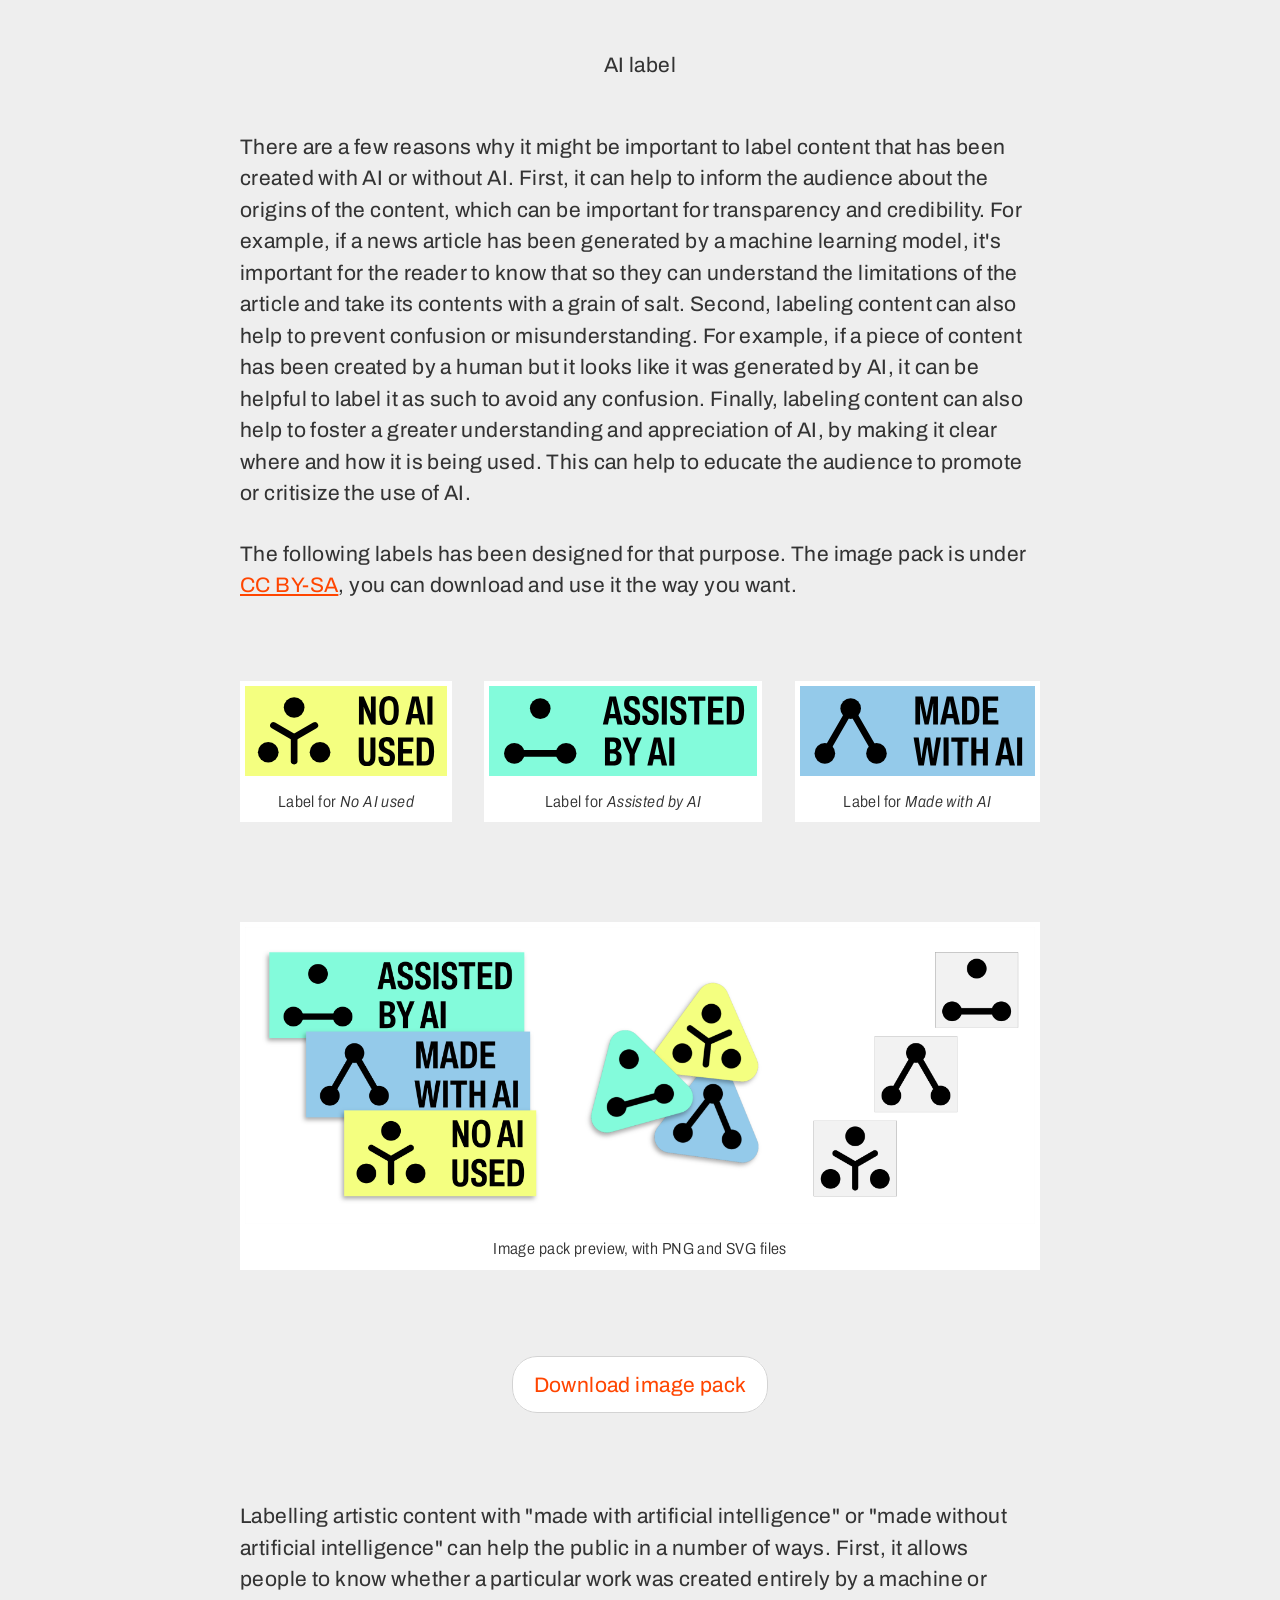
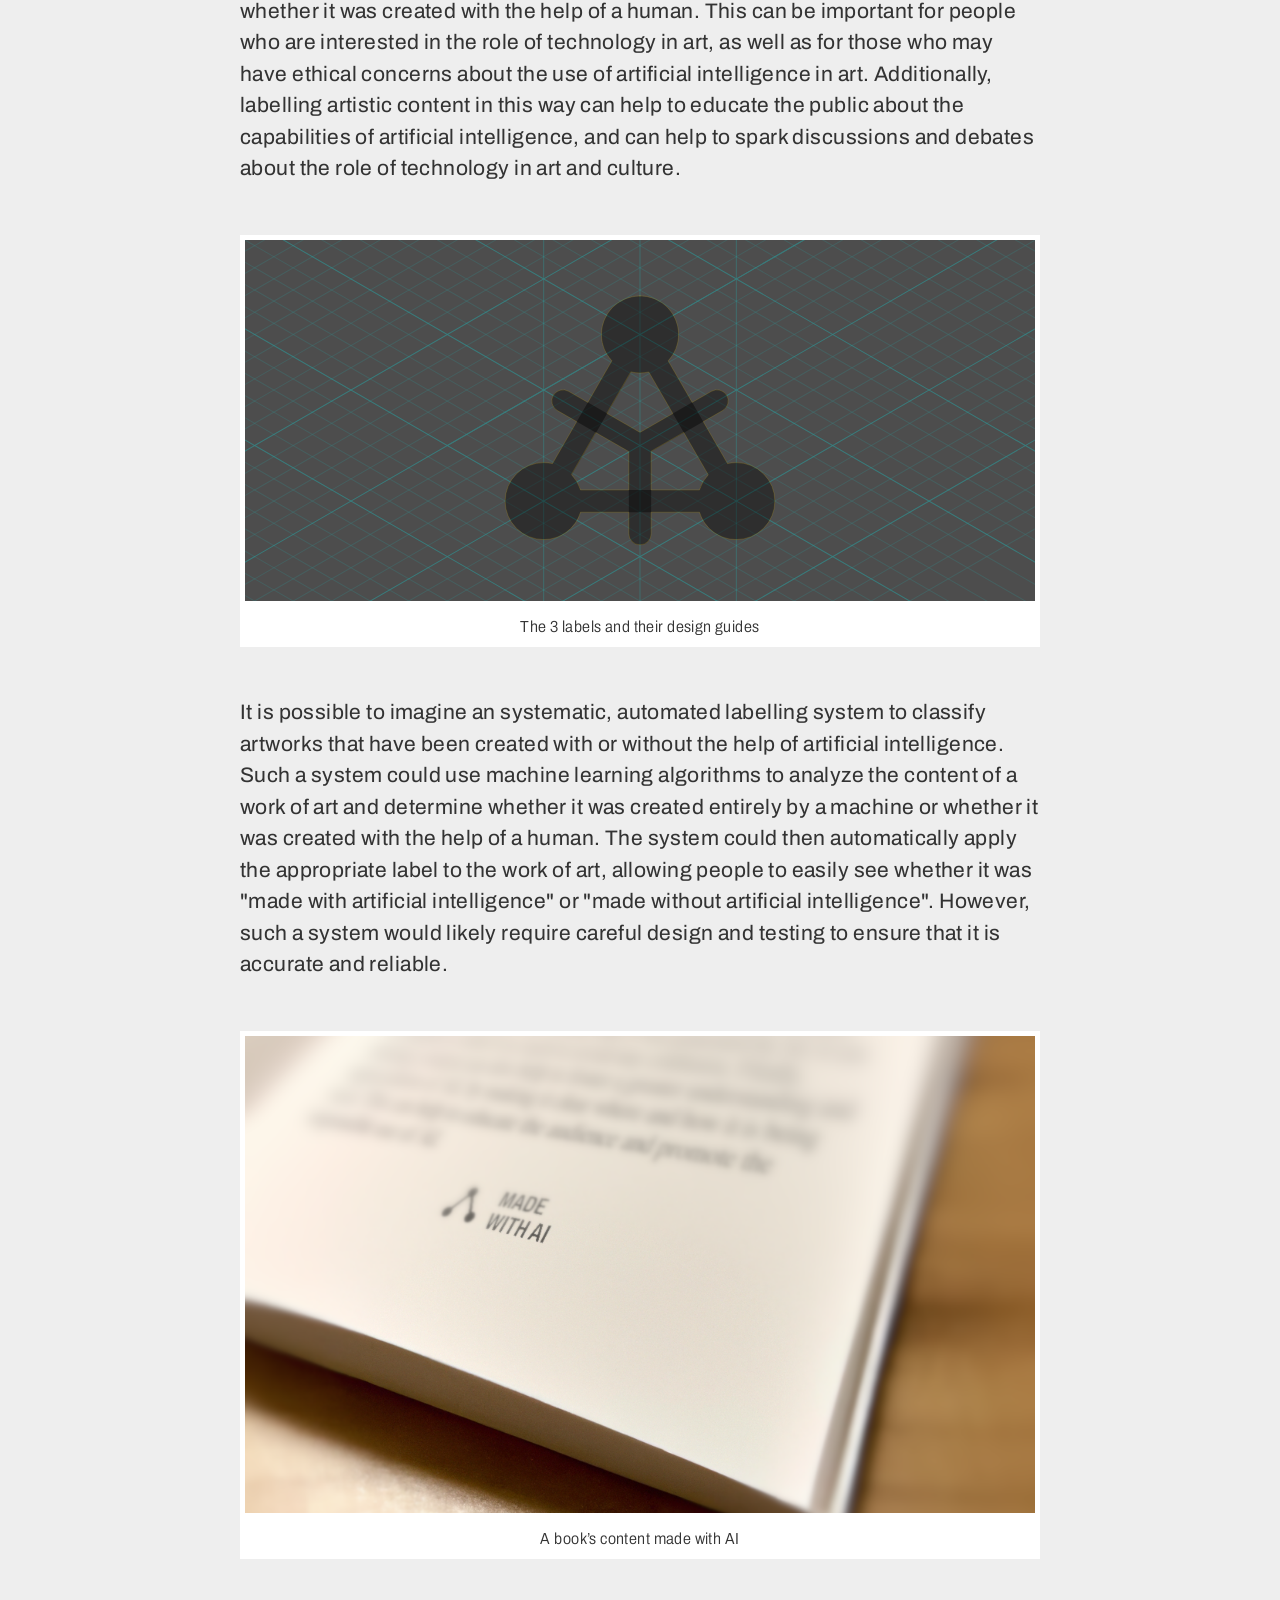
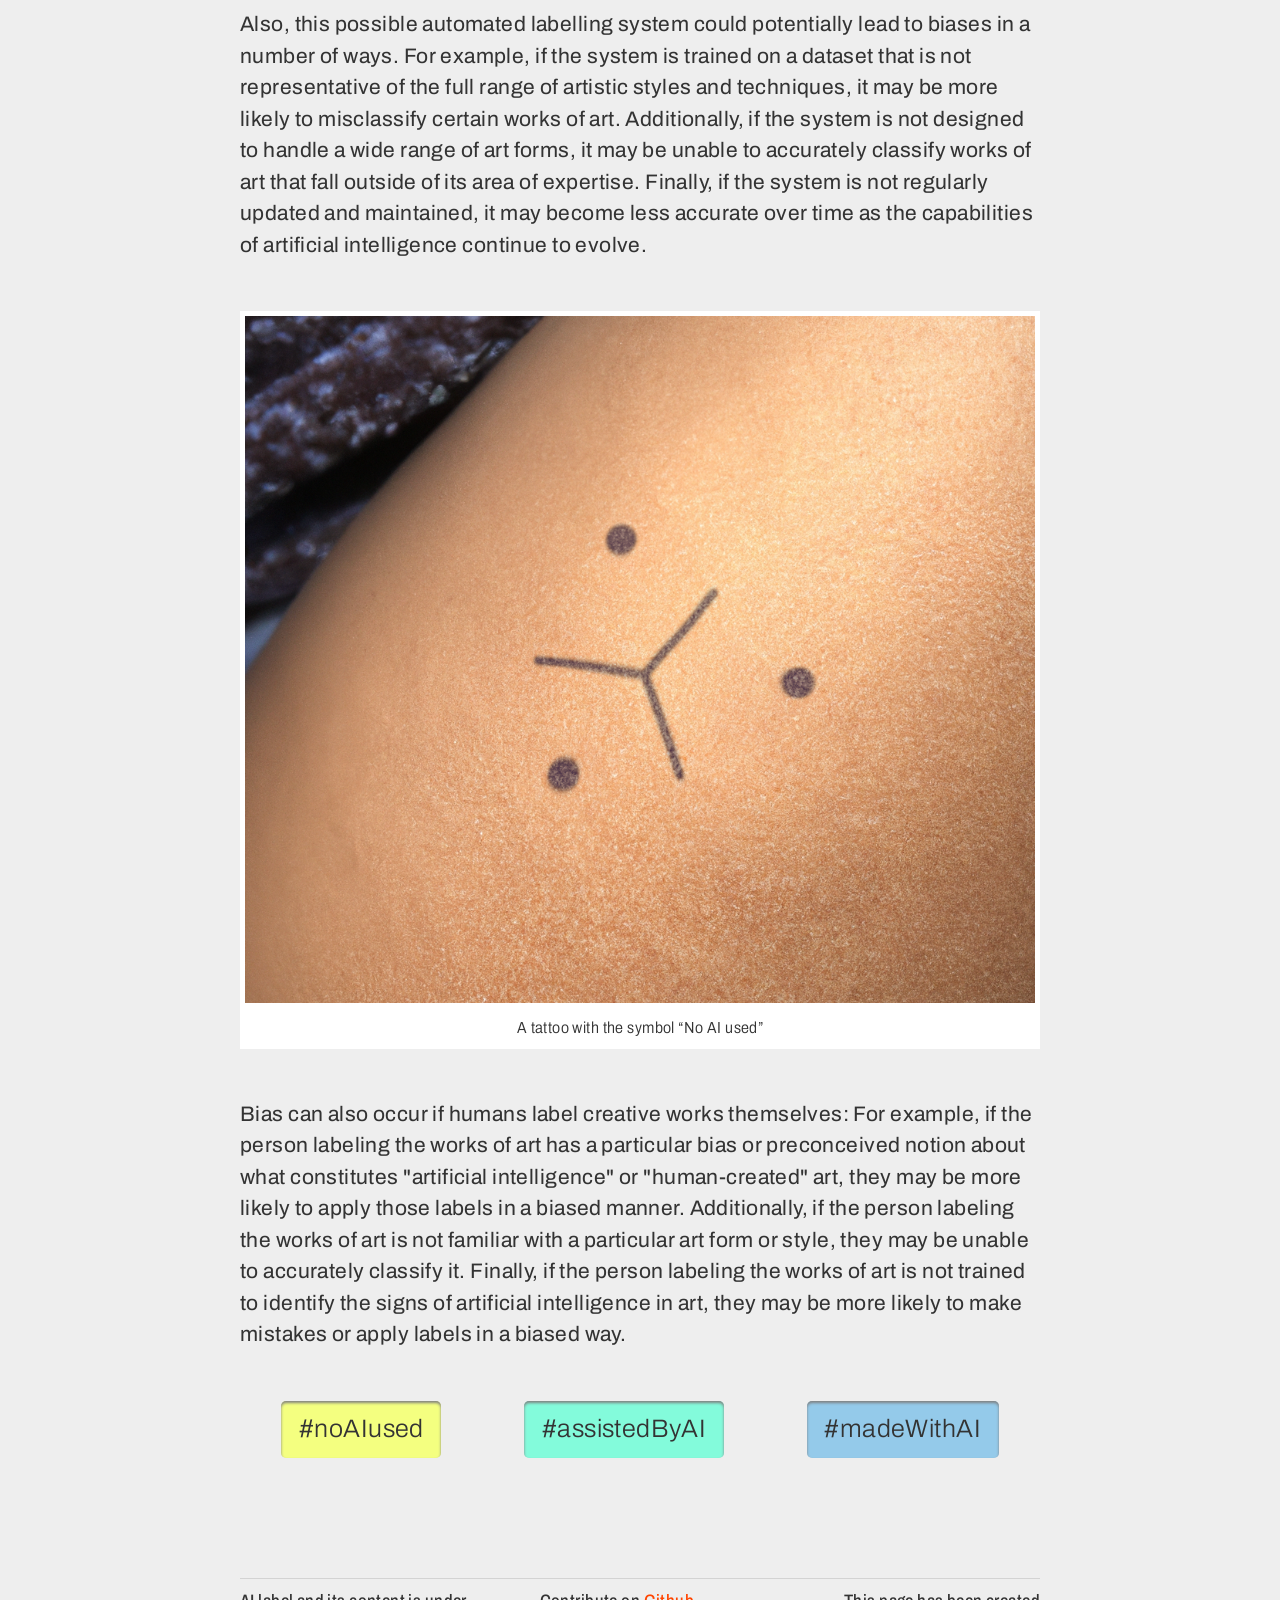
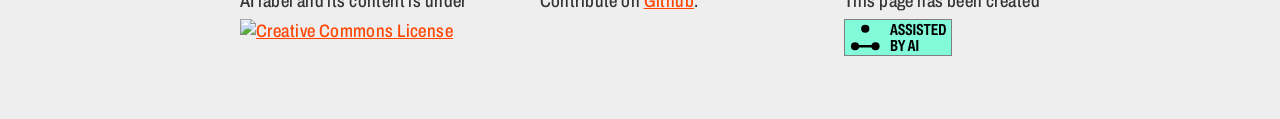
==== index.html @ c4c43845 "Typo, hashags, style" ====
<!DOCTYPE html>
<html lang="en">
<head>
  <meta charset=utf-8 />
  <title>AI label</title>
  <meta name="description" content="Label your content made with or without AI" />
  <meta name="keywords" content="ai,ethical hacking, neural networks, graphic design, made with ai, no to ai" />
  <meta name="viewport" content="width=device-width">
  <meta name="twitter:card" content="summary" />
  <meta property="og:title" content="AI label" />
  <meta name="twitter:title" content="AI label" />
  <meta property="og:url" content="https://ai-label.org" />
  <link rel="icon" type="image/png" href="img/favicon.png">
  <meta property="og:image" content="https://ai-label.org/img/og.png" />
  <meta name="viewport" content="width=device-width">
  <link rel="stylesheet" type="text/css" href="fonts/stylesheet.css" />
  <link rel="stylesheet" type="text/css" href="css/reset.css" />
  <link rel="stylesheet" type="text/css" href="css/main.css" />
</head>

<body id="body">
  <h1>AI label</h1>
  <p>There are a few reasons why it might be important to label content that has been created with AI or without AI. First, it can help to inform the audience about the origins of the content, which can be important for transparency and credibility. For example, if a news article has been generated by a machine learning model, it's important for the reader to know that so they can understand the limitations of the article and take its contents with a grain of salt. Second, labeling content can also help to prevent confusion or misunderstanding. For example, if a piece of content has been created by a human but it looks like it was generated by AI, it can be helpful to label it as such to avoid any confusion. Finally, labeling content can also help to foster a greater understanding and appreciation of AI, by making it clear where and how it is being used. This can help to educate the audience to promote or critisize the use of AI.
   </p>
   <p>The following labels has been designed for that purpose. The image pack is under <a href="https://creativecommons.org/licenses/by-sa/2.0">CC BY-SA</a>, you can download and use it the way you want.</p>
   <div class="labels">
    <figure>
      <img src="image-pack/ai-label_banner-no-ai-used.svg" alt="No AI used label">
      <figcaption>Label for <em>No AI used</em></figcaption>
    </figure>
    <figure>
      <img src="image-pack/ai-label_banner-assisted-by-ai.svg" alt="Assisted with AI label">
      <figcaption>Label for <em>Assisted by AI</em></figcaption>
    </figure>
    <figure>
      <img src="image-pack/ai-label_banner-made-with-ai.svg" alt="Made with ai label">
      <figcaption>Label for <em>Made with AI</em></figcaption>
    </figure>
  </div>
  <figure>
    <img src="image-pack/ai-label_pack-preview.png" alt="Made with ai label">
    <figcaption>Image pack preview, with PNG and SVG files</figcaption>
  </figure>
  <div class="download-box">
    <a class="download-link" href="image-pack/image-pack.zip">Download image pack</a>
  </div>
   <p>Labelling artistic content with "made with artificial intelligence" or "made without artificial intelligence" can help the public in a number of ways. First, it allows people to know whether a particular work was created entirely by a machine or whether it was created with the help of a human. This can be important for people who are interested in the role of technology in art, as well as for those who may have ethical concerns about the use of artificial intelligence in art. Additionally, labelling artistic content in this way can help to educate the public about the capabilities of artificial intelligence, and can help to spark discussions and debates about the role of technology in art and culture.
  </p>
  <figure>
    <img src="img/construction.svg" alt="Design construction">
    <figcaption>The 3 labels and their design guides</figcaption>
  </figure>
  <p>It is possible to imagine an systematic, automated labelling system to classify artworks that have been created with or without the help of artificial intelligence. Such a system could use machine learning algorithms to analyze the content of a work of art and determine whether it was created entirely by a machine or whether it was created with the help of a human. The system could then automatically apply the appropriate label to the work of art, allowing people to easily see whether it was "made with artificial intelligence" or "made without artificial intelligence". However, such a system would likely require careful design and testing to ensure that it is accurate and reliable.</p>

  <figure>
    <img src="img/book.png" alt="A page in a book, with the symbol “Made with AI">
    <figcaption>A book’s content made with AI</figcaption>
  </figure>
  <p>Also, this possible automated labelling system could potentially lead to biases in a number of ways. For example, if the system is trained on a dataset that is not representative of the full range of artistic styles and techniques, it may be more likely to misclassify certain works of art. Additionally, if the system is not designed to handle a wide range of art forms, it may be unable to accurately classify works of art that fall outside of its area of expertise. Finally, if the system is not regularly updated and maintained, it may become less accurate over time as the capabilities of artificial intelligence continue to evolve.</p>
  <figure>
    <img src="img/tattoo.png" alt="Tattoo">
    <figcaption>A tattoo with the symbol “No AI used”</figcaption>
  </figure>
  <p>Bias can also occur if humans label creative works themselves: For example, if the person labeling the works of art has a particular bias or preconceived notion about what constitutes "artificial intelligence" or "human-created" art, they may be more likely to apply those labels in a biased manner. Additionally, if the person labeling the works of art is not familiar with a particular art form or style, they may be unable to accurately classify it. Finally, if the person labeling the works of art is not trained to identify the signs of artificial intelligence in art, they may be more likely to make mistakes or apply labels in a biased way.</p>

  <div class="hashtags">
    <i>#noAIused</i><i>#assistedByAI</i> <i>#madeWithAI</i>
  </div>
  <footer>
    <p>
    AI label and its content is under <br>
    <a rel="license" href="https://creativecommons.org/publicdomain/zero/1.0/"><img alt="Creative Commons License" style="border-width:0" src="https://mirrors.creativecommons.org/presskit/buttons/88x31/svg/cc-zero.svg" /></a></p>
    <p>Contribute on <a
    href="https://github.com/ecogex/ai-label">Github</a>.</p>
    </p>
    <p>This page has been created <br><a href="https://ai-label.org"> <img style="border:1px solid gray;" src="image-pack/ai-label_banner-assisted-by-ai.svg" alt="assisted with AI label"></a></p>
  </footer>
</body>

</html>
---- fonts/stylesheet.css ----
@font-face {
    font-family: 'archivo';
    src: url('Archivo-VariableFont_wdth,wght.woff') format('woff');
    font-weight: normal;
    font-style: normal;
}

@font-face {
  font-family: 'archivo';
  src: url('Archivo-Italic-VariableFont_wdth,wght.woff') format('woff');
  font-weight: normal;
  font-style: italic;
}
---- css/main.css ----
body {
  font: 21px/1.5em archivo, arial, sans-serif;
  font-variation-settings: 'wght' 420, 'wdth' 100;
  letter-spacing: .02em;
  color:#333;
  background: #eee;
  max-width: 800px;
  width: 90%;
  margin: 30px auto;
}

h1 {
  text-align: center;
  margin: 50px 0;
}

section {
  display: flex;
  align-items: flex-start;
  flex-wrap: wrap;
  margin-top: 50px;
  background: white;
}
.download-box{
  margin: 100px 0;
  text-align: center;
}
.download-link {
  border-radius: 25px;
  border: 1px solid lightgray;
  background: white;
  padding: .8em 1em;
  text-decoration: none;
}

.download-link:hover {
  box-shadow: 0px 1px 2px rgba(100, 100, 100, .5);
}

.download-link:active {
  box-shadow: inset 0px 1px 1px rgba(0, 0, 0, 0);
  position: relative;
  top: 1px;
}

.labels{
  display: flex;
  flex-wrap: wrap;
  justify-content:space-between;
}
.labels figure img{
  height:90px;
  width: auto;
}

figure {
  margin: 50px 0;
  background: white;
  padding:5px;
}
.full{
  width:100%;
}

figure img {
  width: 100%;
  height: auto;
}

figcaption {
  text-align: center;
  font-variation-settings: 'wght' 330, 'wdth' 88;
  font-size: 16px;
}
p{
  margin-bottom: 1.4em;
}
em{
  font-style: italic;
}
a{
  color: orangered;
}

figure.main {
  width: 100%;
  padding: 0 25%;
}
.hashtags{
  display: flex;
  justify-content: space-around;
  margin: 50px 0 120px 0;
}
.hashtags i{
  border-radius: 5px;
  background: white;
  padding: .5em .7em;
  display: block;
  font-size: 1.2em;
  box-shadow: inset 0 2px 3px gray;
  font-variation-settings: 'wght' 300, 'wdth' 100;
}
.hashtags i:nth-child(1){
  background: #f4ff80;
}
.hashtags i:nth-child(2){
  background: #83fbdb;
}
.hashtags i:nth-child(3){
  background: #94caea;
}

footer {
  font-variation-settings: 'wght' 500, 'wdth' 80;
  clear: both;
  border-top: 1px solid lightgray;
  padding: 10px 0 0 0;
  font-size: 18px;
  line-height: 1.4em;
  display: flex;
  justify-content: space-between;
}
footer img {
  width: 6em;
  margin-top: 5px;
}
::selection {background:Wheat;}
::-moz-selection {background:Wheat;}
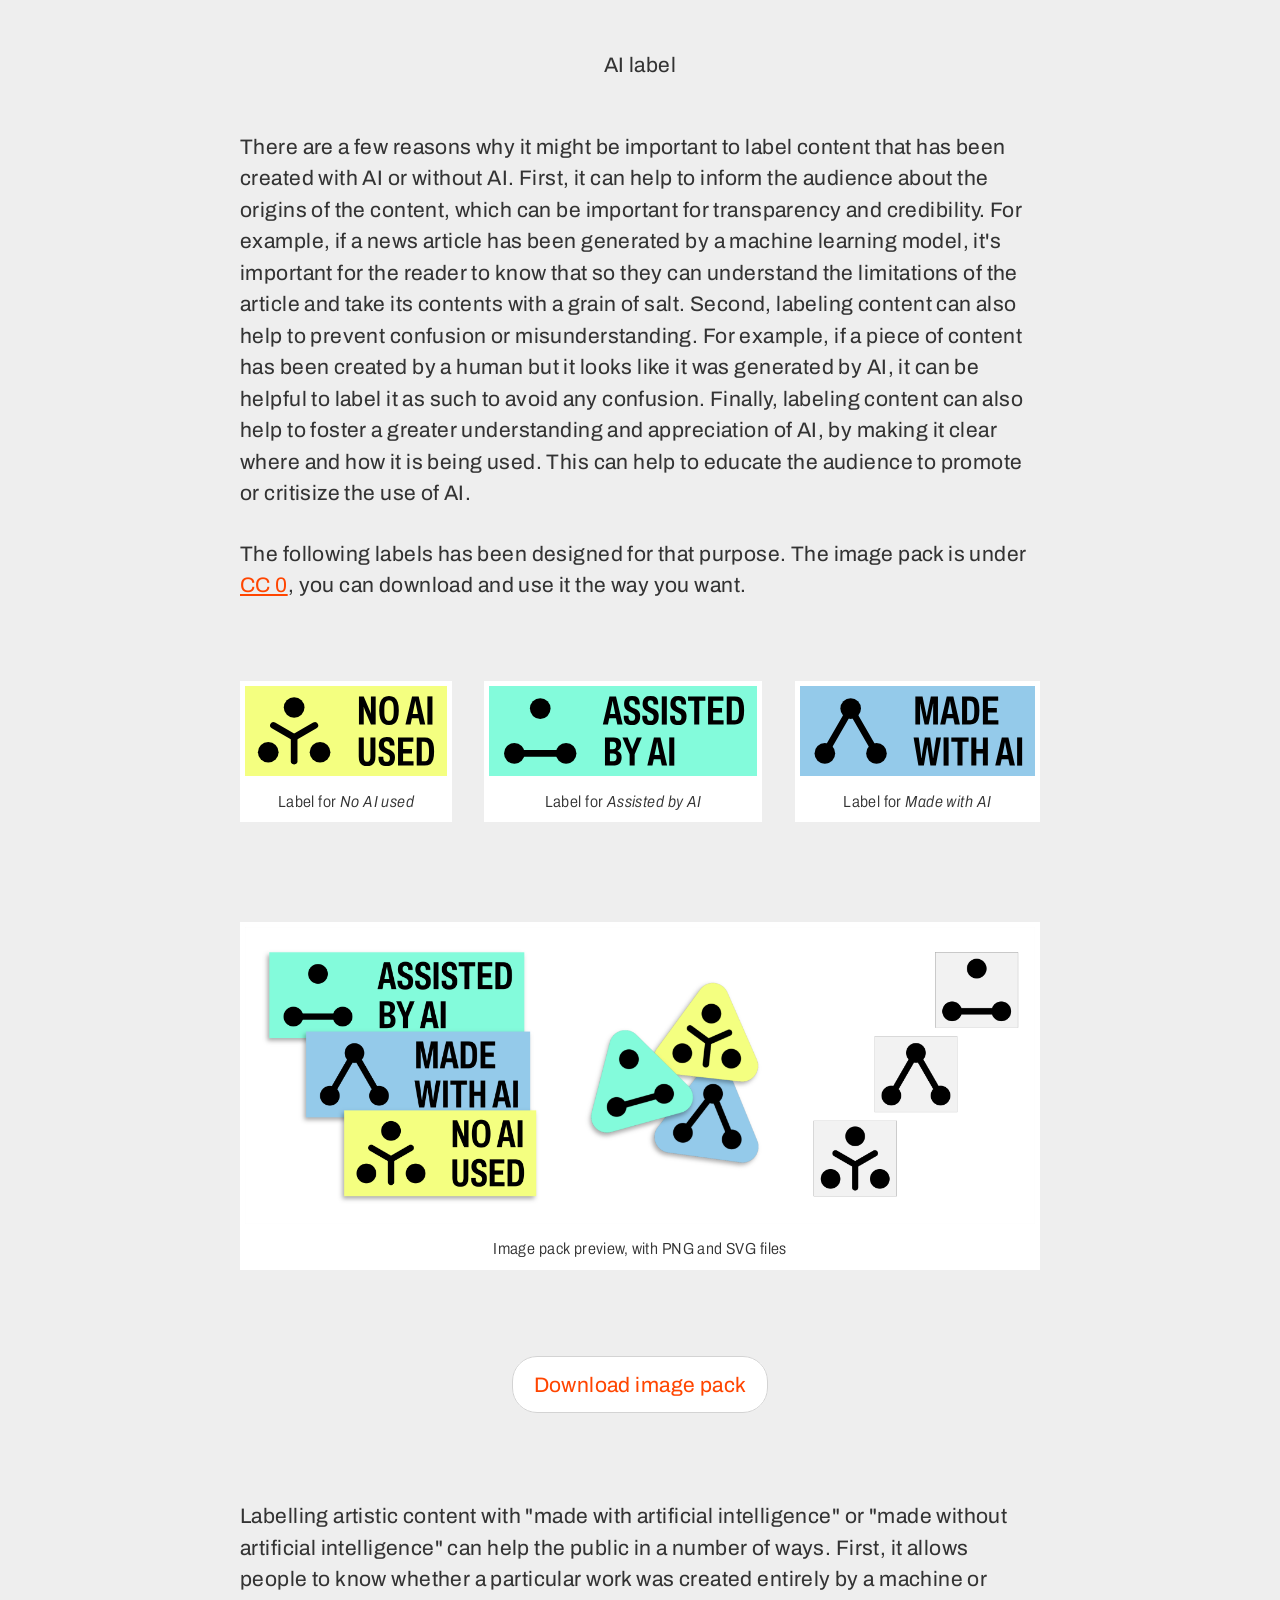
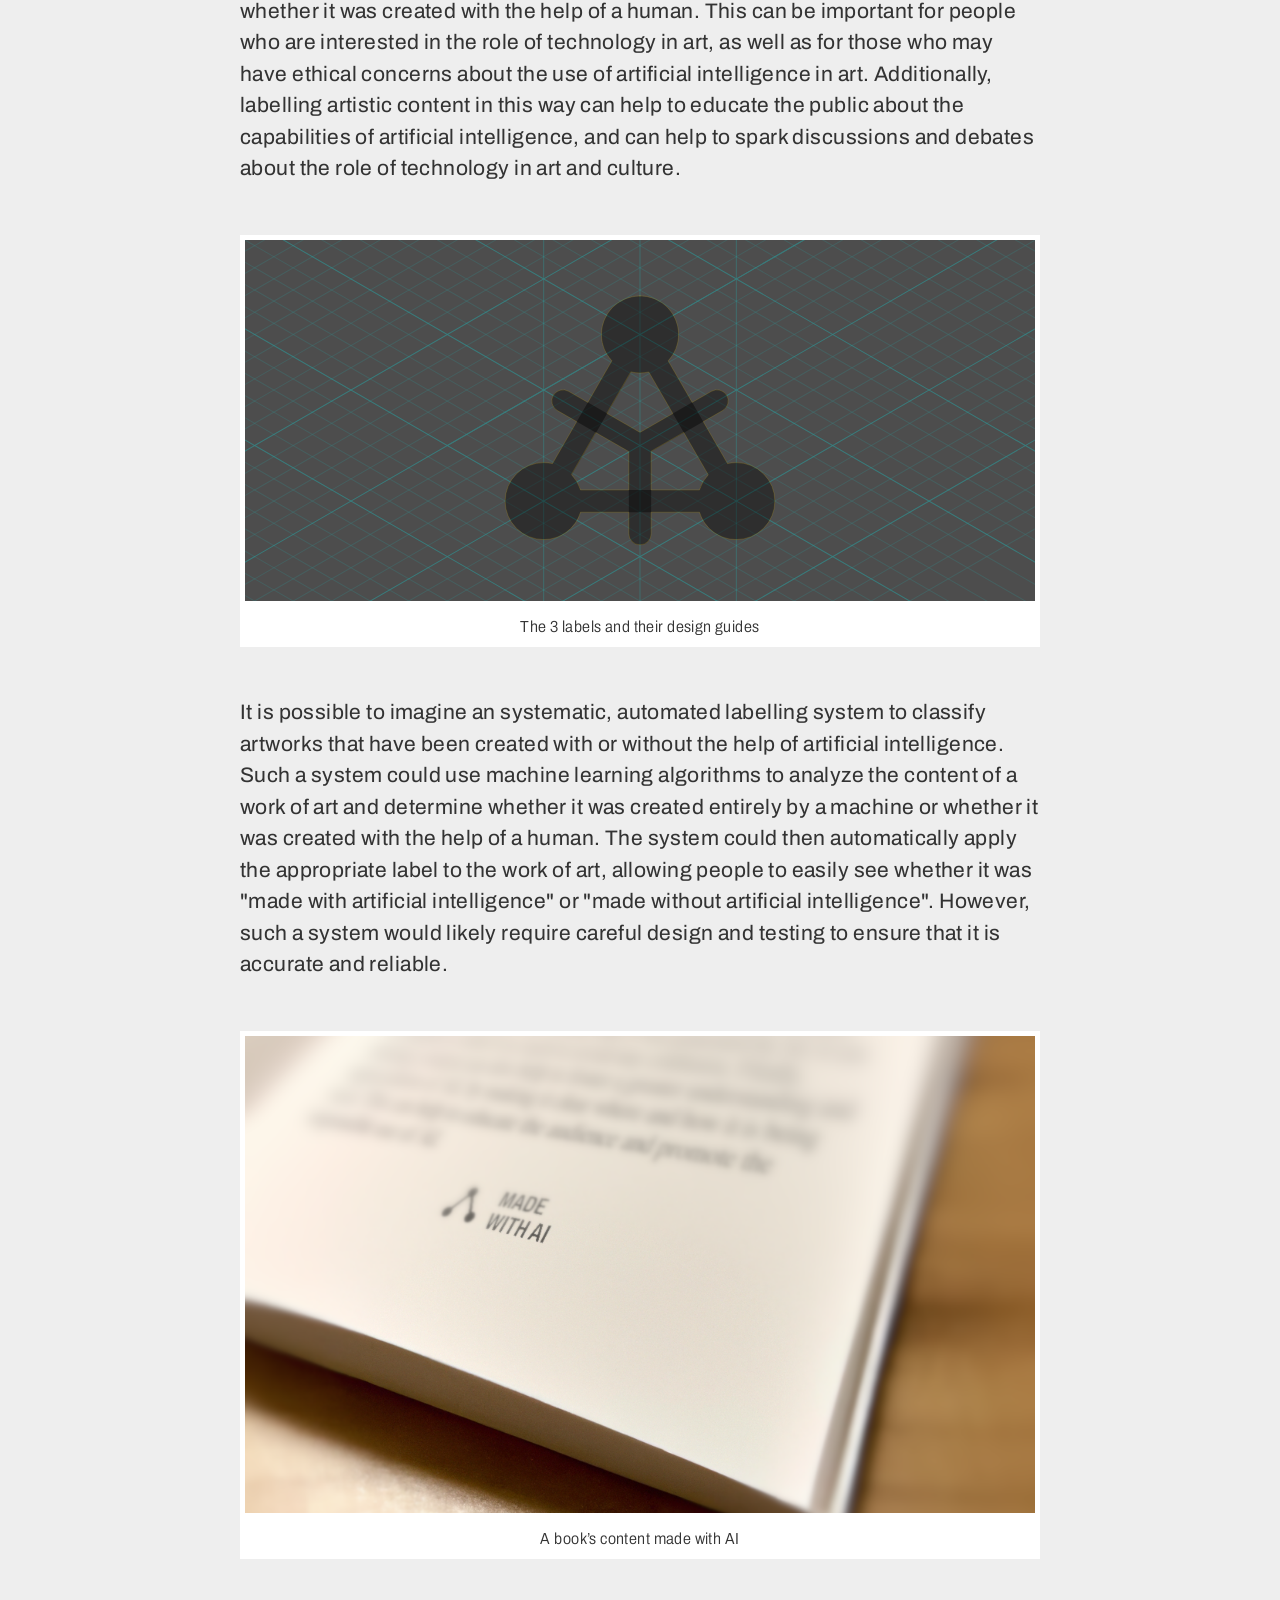
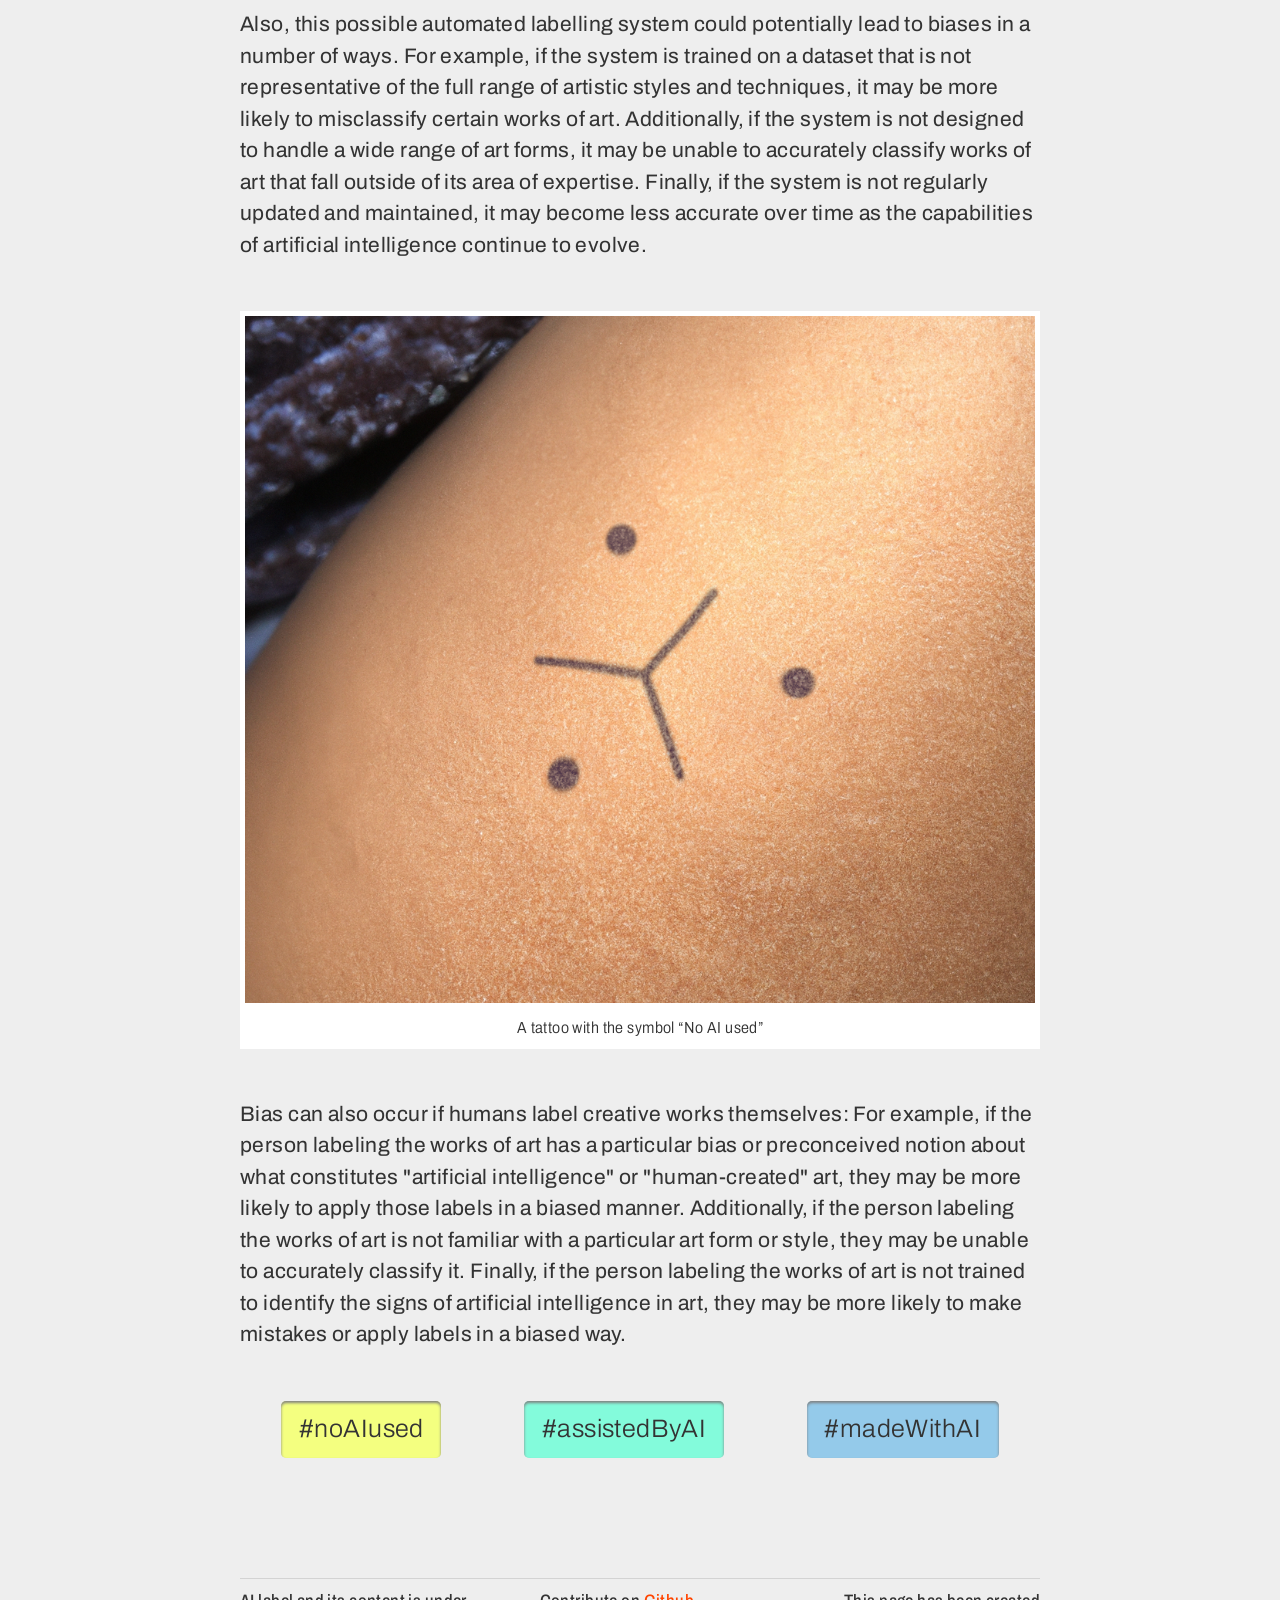
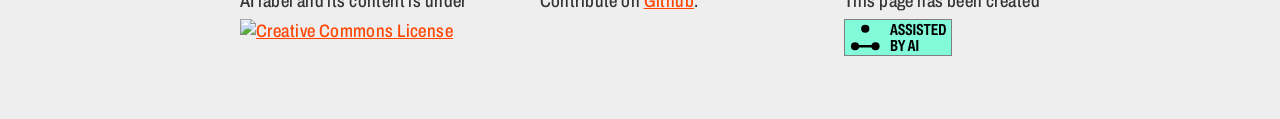
==== commit b5c13370: "Fix license link from CC BY-SA to CC 0 Because judging by 5d4e6c6 everything is licensed under CC 0." ====
--- a/index.html
+++ b/index.html
@@ -22,7 +22,7 @@
   <h1>AI label</h1>
   <p>There are a few reasons why it might be important to label content that has been created with AI or without AI. First, it can help to inform the audience about the origins of the content, which can be important for transparency and credibility. For example, if a news article has been generated by a machine learning model, it's important for the reader to know that so they can understand the limitations of the article and take its contents with a grain of salt. Second, labeling content can also help to prevent confusion or misunderstanding. For example, if a piece of content has been created by a human but it looks like it was generated by AI, it can be helpful to label it as such to avoid any confusion. Finally, labeling content can also help to foster a greater understanding and appreciation of AI, by making it clear where and how it is being used. This can help to educate the audience to promote or critisize the use of AI.
    </p>
-   <p>The following labels has been designed for that purpose. The image pack is under <a href="https://creativecommons.org/licenses/by-sa/2.0">CC BY-SA</a>, you can download and use it the way you want.</p>
+   <p>The following labels has been designed for that purpose. The image pack is under <a href="https://creativecommons.org/publicdomain/zero/1.0">CC 0</a>, you can download and use it the way you want.</p>
    <div class="labels">
     <figure>
       <img src="image-pack/ai-label_banner-no-ai-used.svg" alt="No AI used label">
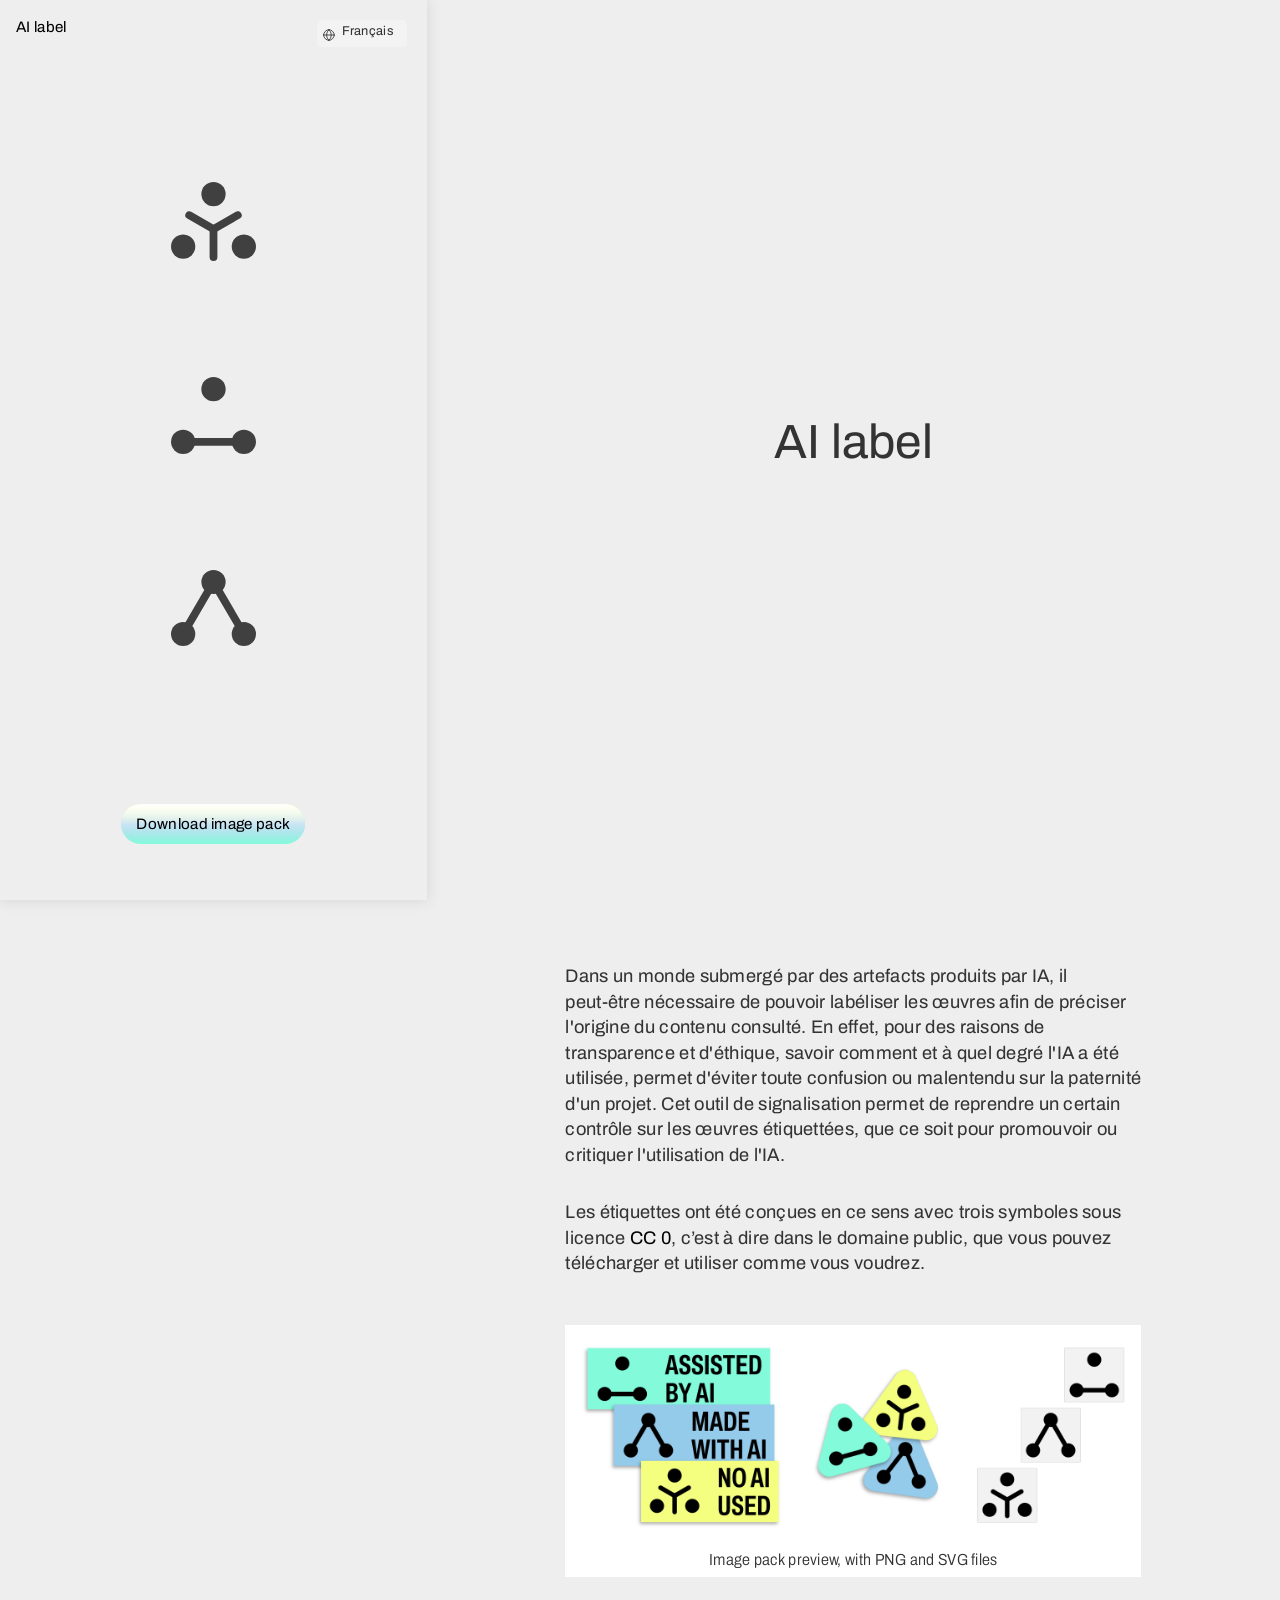
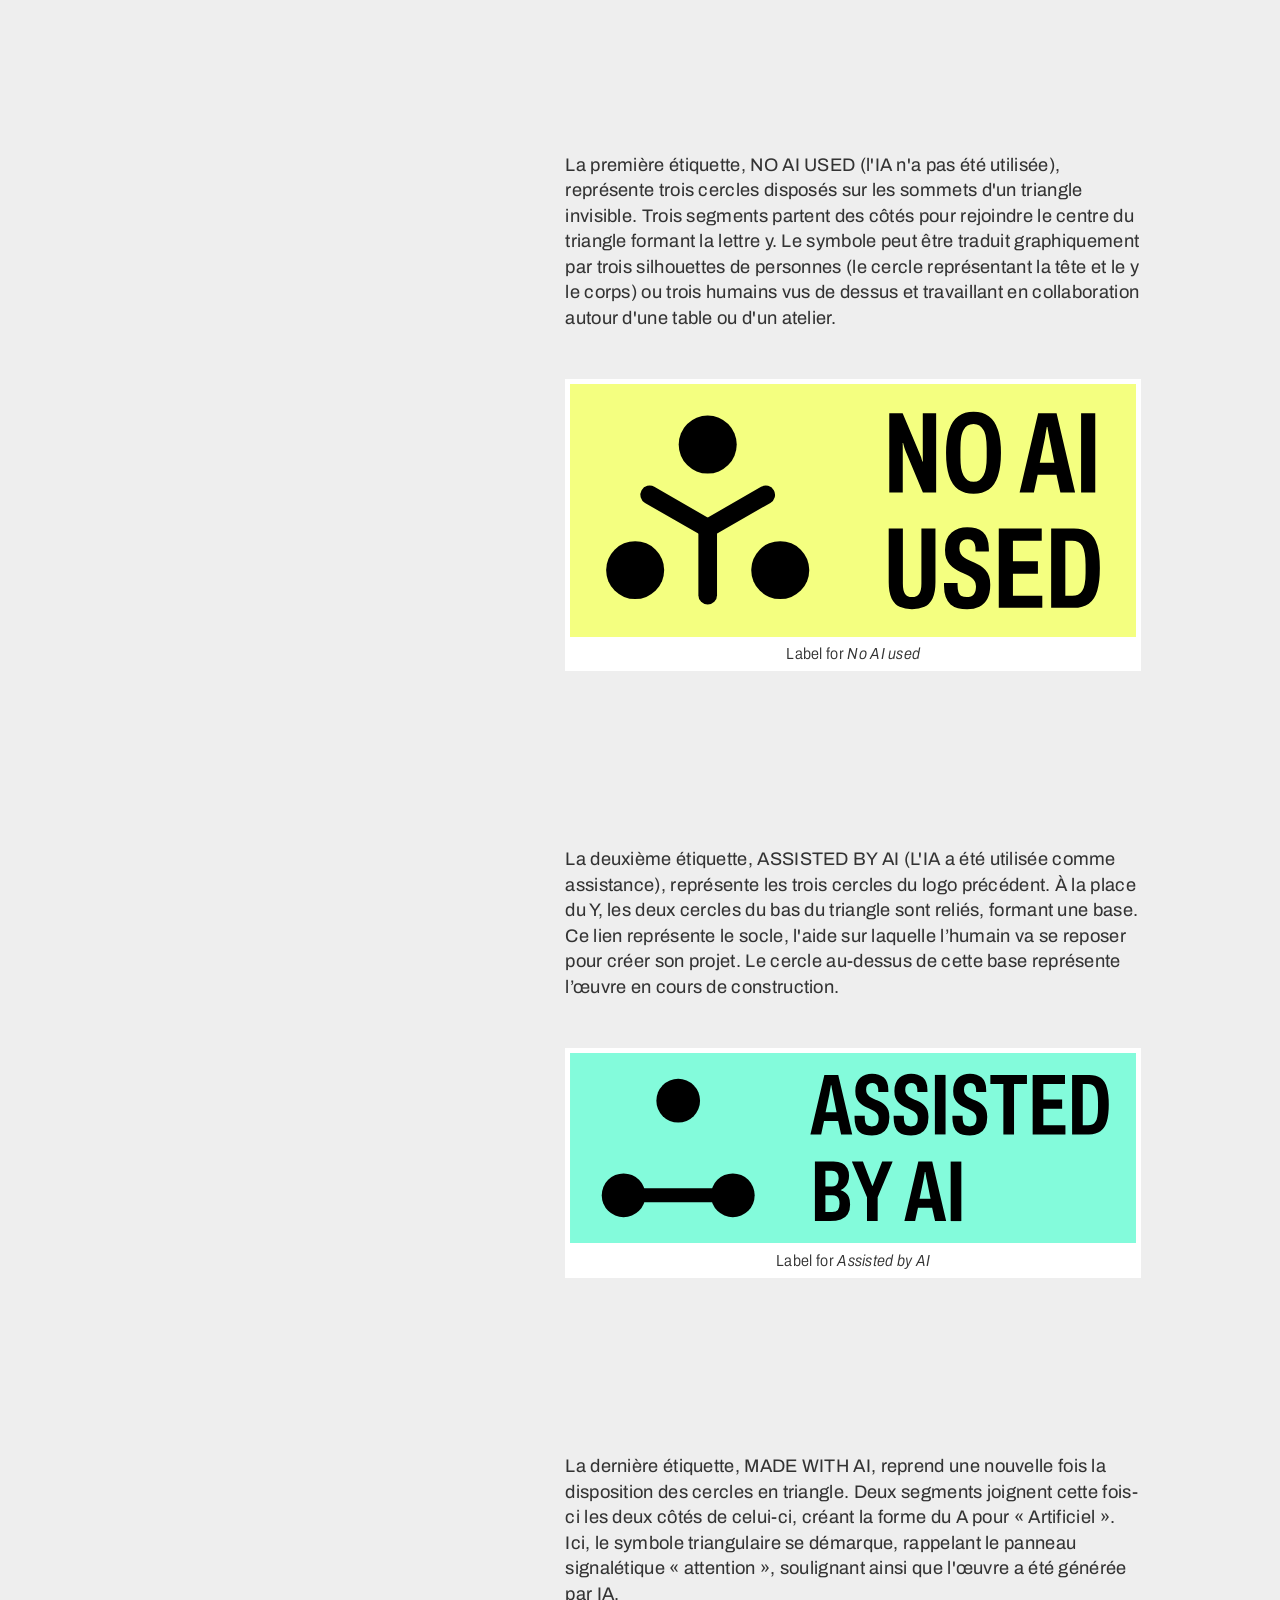
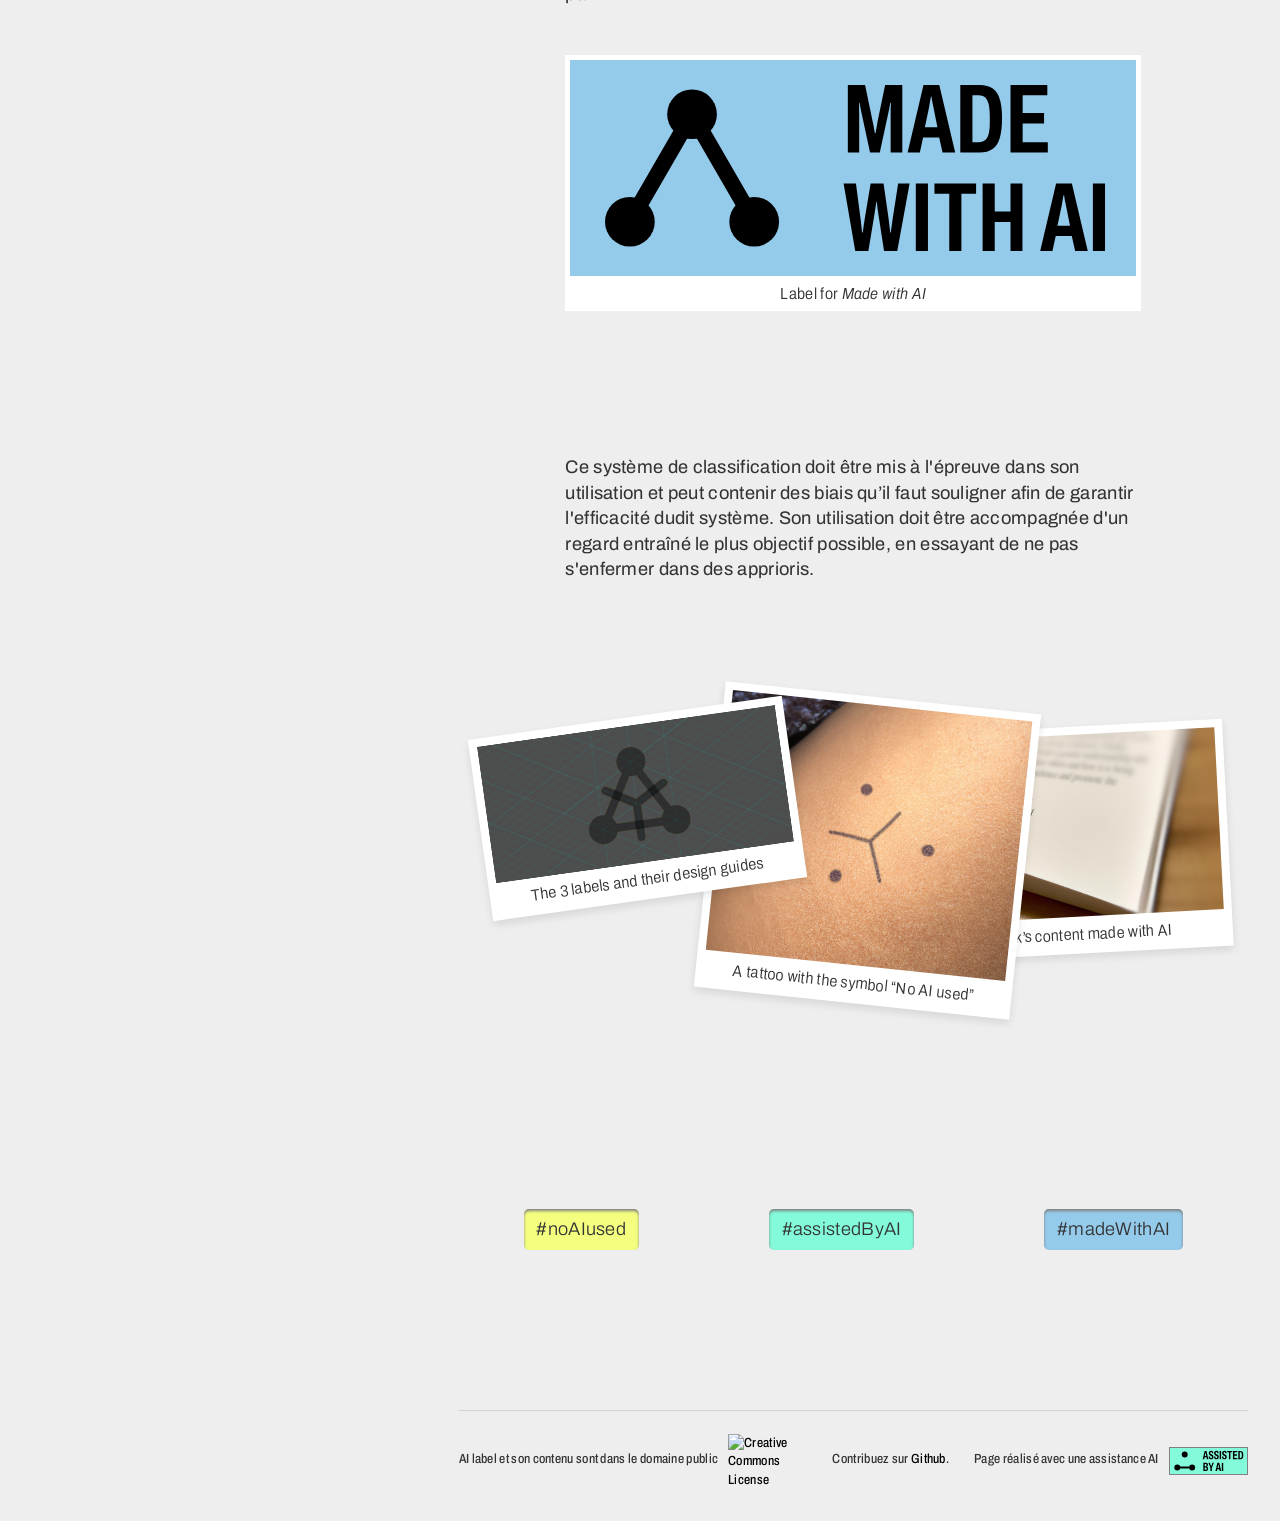
==== commit d11a5b1c: "minor" ====
--- a/index.html
+++ b/index.html
@@ -1,5 +1,5 @@
 <!DOCTYPE html>
-<html lang="en">
+<html lang="fr">
 <head>
   <meta charset=utf-8 />
   <title>AI label</title>
@@ -16,65 +16,108 @@
   <link rel="stylesheet" type="text/css" href="fonts/stylesheet.css" />
   <link rel="stylesheet" type="text/css" href="css/reset.css" />
   <link rel="stylesheet" type="text/css" href="css/main.css" />
+  <script defer src="js/in-view.js"></script>
+  <script defer src="js/main.js"></script>
 </head>
 
 <body id="body">
-  <h1>AI label</h1>
-  <p>There are a few reasons why it might be important to label content that has been created with AI or without AI. First, it can help to inform the audience about the origins of the content, which can be important for transparency and credibility. For example, if a news article has been generated by a machine learning model, it's important for the reader to know that so they can understand the limitations of the article and take its contents with a grain of salt. Second, labeling content can also help to prevent confusion or misunderstanding. For example, if a piece of content has been created by a human but it looks like it was generated by AI, it can be helpful to label it as such to avoid any confusion. Finally, labeling content can also help to foster a greater understanding and appreciation of AI, by making it clear where and how it is being used. This can help to educate the audience to promote or critisize the use of AI.
-   </p>
-   <p>The following labels has been designed for that purpose. The image pack is under <a href="https://creativecommons.org/publicdomain/zero/1.0">CC 0</a>, you can download and use it the way you want.</p>
-   <div class="labels">
-    <figure>
-      <img src="image-pack/ai-label_banner-no-ai-used.svg" alt="No AI used label">
-      <figcaption>Label for <em>No AI used</em></figcaption>
-    </figure>
-    <figure>
-      <img src="image-pack/ai-label_banner-assisted-by-ai.svg" alt="Assisted with AI label">
-      <figcaption>Label for <em>Assisted by AI</em></figcaption>
-    </figure>
-    <figure>
-      <img src="image-pack/ai-label_banner-made-with-ai.svg" alt="Made with ai label">
-      <figcaption>Label for <em>Made with AI</em></figcaption>
-    </figure>
+  <!-- left part -->
+  <aside class="left">
+    <header class="top">
+      <h1><a href="#top">AI label</a></h1>
+      <!-- language switcher --->
+      <div class="switch-lang">
+        <div class="current-lang">
+          <svg xmlns="http://www.w3.org/2000/svg" width="24" height="24" viewBox="0 0 24 24"><path fill="none" stroke="currentColor" stroke-linecap="round" stroke-linejoin="round" stroke-width="1.5" d="M21.25 12A9.25 9.25 0 0 0 12 2.75M21.25 12H2.75m18.5 0A9.25 9.25 0 0 1 12 21.25m0-18.5A9.25 9.25 0 0 0 2.75 12M12 2.75c-.5 0-4 4.141-4 9.25s3.5 9.25 4 9.25m0-18.5c.5 0 4 4.141 4 9.25s-3.5 9.25-4 9.25M2.75 12A9.25 9.25 0 0 0 12 21.25"/></svg>
+          <p class="lang-text">Français</p>
+        </div>
+        <div class="lang-dropdown">
+          <div class="selecting-lang">
+            <p class="lang-text"><a href="index_en.html" class="switcher-link">Anglais</a></p>
+          </div>
+          <div class="selecting-lang">
+            <p class="lang-text"><a href="index_eu.html" class="switcher-link">Euskara</a></p>
+          </div>
+          <div class="selecting-lang">
+            <p class="lang-text"><a href="index_es.html" class="switcher-link">Castellano</a></p>
+          </div>
+        </div>
+      </div>
+    </header>
+    <!-- logos -->
+      <div class="logo">
+        <a href="#no-ai">
+          <img src="image-pack/ai-label_symbol-no-ai-used.svg">
+        </a>
+        <a href="#assisted-ai">
+          <img src="image-pack/ai-label_symbol-assisted-by-ai.svg">
+        </a>
+        <a href="#with-ai">
+          <img src="image-pack/ai-label_symbol-made-with-ai.svg">
+        </a>
+      </div>
+      <div class="download-box">
+        <a class="download-link" href="image-pack/image-pack.zip">Download image pack</a>
+      </div>
+  </aside>
   </div>
-  <figure>
-    <img src="image-pack/ai-label_pack-preview.png" alt="Made with ai label">
-    <figcaption>Image pack preview, with PNG and SVG files</figcaption>
-  </figure>
-  <div class="download-box">
-    <a class="download-link" href="image-pack/image-pack.zip">Download image pack</a>
-  </div>
-   <p>Labelling artistic content with "made with artificial intelligence" or "made without artificial intelligence" can help the public in a number of ways. First, it allows people to know whether a particular work was created entirely by a machine or whether it was created with the help of a human. This can be important for people who are interested in the role of technology in art, as well as for those who may have ethical concerns about the use of artificial intelligence in art. Additionally, labelling artistic content in this way can help to educate the public about the capabilities of artificial intelligence, and can help to spark discussions and debates about the role of technology in art and culture.
-  </p>
-  <figure>
-    <img src="img/construction.svg" alt="Design construction">
-    <figcaption>The 3 labels and their design guides</figcaption>
-  </figure>
-  <p>It is possible to imagine an systematic, automated labelling system to classify artworks that have been created with or without the help of artificial intelligence. Such a system could use machine learning algorithms to analyze the content of a work of art and determine whether it was created entirely by a machine or whether it was created with the help of a human. The system could then automatically apply the appropriate label to the work of art, allowing people to easily see whether it was "made with artificial intelligence" or "made without artificial intelligence". However, such a system would likely require careful design and testing to ensure that it is accurate and reliable.</p>
-
-  <figure>
-    <img src="img/book.png" alt="A page in a book, with the symbol “Made with AI">
-    <figcaption>A book’s content made with AI</figcaption>
-  </figure>
-  <p>Also, this possible automated labelling system could potentially lead to biases in a number of ways. For example, if the system is trained on a dataset that is not representative of the full range of artistic styles and techniques, it may be more likely to misclassify certain works of art. Additionally, if the system is not designed to handle a wide range of art forms, it may be unable to accurately classify works of art that fall outside of its area of expertise. Finally, if the system is not regularly updated and maintained, it may become less accurate over time as the capabilities of artificial intelligence continue to evolve.</p>
-  <figure>
-    <img src="img/tattoo.png" alt="Tattoo">
-    <figcaption>A tattoo with the symbol “No AI used”</figcaption>
-  </figure>
-  <p>Bias can also occur if humans label creative works themselves: For example, if the person labeling the works of art has a particular bias or preconceived notion about what constitutes "artificial intelligence" or "human-created" art, they may be more likely to apply those labels in a biased manner. Additionally, if the person labeling the works of art is not familiar with a particular art form or style, they may be unable to accurately classify it. Finally, if the person labeling the works of art is not trained to identify the signs of artificial intelligence in art, they may be more likely to make mistakes or apply labels in a biased way.</p>
-
-  <div class="hashtags">
-    <i>#noAIused</i><i>#assistedByAI</i> <i>#madeWithAI</i>
-  </div>
-  <footer>
-    <p>
-    AI label and its content is under <br>
-    <a rel="license" href="https://creativecommons.org/publicdomain/zero/1.0/"><img alt="Creative Commons License" style="border-width:0" src="https://mirrors.creativecommons.org/presskit/buttons/88x31/svg/cc-zero.svg" /></a></p>
-    <p>Contribute on <a
-    href="https://github.com/ecogex/ai-label">Github</a>.</p>
-    </p>
-    <p>This page has been created <br><a href="https://ai-label.org"> <img style="border:1px solid gray;" src="image-pack/ai-label_banner-assisted-by-ai.svg" alt="assisted with AI label"></a></p>
-  </footer>
+  <!-- Partie droite -->
+  <main class="right">
+    <h1 id="top" class="big-title">AI label</h1>
+    <section class="block">
+      <p>Dans un monde submergé par des artefacts produits par IA, il peut-être nécessaire de pouvoir labéliser les œuvres afin de préciser l'origine du contenu consulté. En effet, pour des raisons de transparence et d'éthique, savoir comment et à quel degré l'IA a été utilisée, permet d'éviter toute confusion ou malentendu sur la paternité d'un projet. Cet outil de signalisation permet de reprendre un certain contrôle sur les œuvres étiquettées, que ce soit pour promouvoir ou critiquer l'utilisation de l'IA.</p>
+      <p>Les étiquettes ont été conçues en ce sens avec trois symboles sous licence <a href="https://creativecommons.org/publicdomain/zero/1.0">CC 0</a>, c’est à dire dans le domaine public, que vous pouvez télécharger et utiliser comme vous voudrez.</p>
+      <figure class="glow">
+        <img src="image-pack/ai-label_pack-preview.png" alt="Made with ai label">
+        <figcaption>Image pack preview, with PNG and SVG files</figcaption>
+      </figure>
+    </section>
+    <section class="block" id="no-ai">
+      <p>La première étiquette, NO AI USED (l'IA n'a pas été utilisée), représente trois cercles disposés sur les sommets d'un triangle invisible. Trois segments partent des côtés pour rejoindre le centre du triangle formant la lettre y. Le symbole peut être traduit graphiquement par trois silhouettes de personnes (le cercle représentant la tête et le y le corps) ou trois humains vus de dessus et travaillant en collaboration autour d'une table ou d'un atelier. </p>
+      <figure>
+        <img src="image-pack/ai-label_banner-no-ai-used.svg" alt="No AI used label">
+        <figcaption>Label for <em>No AI used</em></figcaption>
+      </figure>
+    </section>
+    <section class="block" id="assisted-ai">
+      <p>La deuxième étiquette, ASSISTED BY AI (L'IA a été utilisée comme assistance), représente les trois cercles du logo précédent. À la place du Y, les deux cercles du bas du triangle sont reliés, formant une base. Ce lien représente le socle, l'aide sur laquelle l’humain va se reposer pour créer son projet. Le cercle au-dessus de cette base représente l’œuvre en cours de construction. </p>
+      <figure>
+        <img src="image-pack/ai-label_banner-assisted-by-ai.svg" alt="Assisted with AI label">
+        <figcaption>Label for <em>Assisted by AI</em></figcaption>
+      </figure>
+    </section>
+    <section class="block" id="with-ai">
+      <p>La dernière étiquette, MADE WITH AI, reprend une nouvelle fois la disposition des cercles en triangle. Deux segments joignent cette fois-ci les deux côtés de celui-ci, créant la forme du A pour «&nbsp;Artificiel&nbsp;». Ici, le symbole triangulaire se démarque, rappelant le panneau signalétique «&nbsp;attention&nbsp;», soulignant ainsi que l'œuvre a été générée par IA.</p>
+      <figure>
+        <img src="image-pack/ai-label_banner-made-with-ai.svg" alt="Made with ai label">
+        <figcaption>Label for <em>Made with AI</em></figcaption>
+      </figure>
+    </section>
+    <section>
+      <p class="attention">Ce système de classification doit être mis à l'épreuve dans son utilisation et peut contenir des biais qu’il faut souligner afin de garantir l'efficacité dudit système. Son utilisation doit être accompagnée d'un regard entraîné le plus objectif possible, en essayant de ne pas s'enfermer dans des apprioris.</p>
+      <div class="photo-block">
+        <figure>
+          <img src="img/construction.svg" alt="Design construction">
+          <figcaption>The 3 labels and their design guides</figcaption>
+        </figure>
+        <figure>
+          <img src="img/tattoo.png" alt="Tattoo">
+          <figcaption>A tattoo with the symbol “No AI used”</figcaption>
+        </figure>
+        <figure>
+          <img src="img/book.png" alt="A page in a book, with the symbol “Made with AI">
+          <figcaption>A book’s content made with AI</figcaption>
+        </figure>
+      </div>
+    </section>
+    <div class="hashtags">
+      <i>#noAIused</i><i>#assistedByAI</i> <i>#madeWithAI</i>
+    </div>
+    <footer>
+      <p>AI label et son contenu sont dans le domaine public <a rel="license" href="https://creativecommons.org/publicdomain/zero/1.0/"><img alt="Creative Commons License" style="border-width:0" src="https://mirrors.creativecommons.org/presskit/buttons/88x31/svg/cc-zero.svg" /></a></p>
+      <p>Contribuez sur <a href="https://github.com/ecogex/ai-label">Github</a>.</p>
+      <p>Page réalisé avec une assistance AI <a href="https://ai-label.org"> <img style="border:1px solid gray;" src="image-pack/ai-label_banner-assisted-by-ai.svg" alt="assisted with AI label"></a></p>
+    </footer>
+  </main>
 </body>
-
 </html>
--- a/css/main.css
+++ b/css/main.css
@@ -1,97 +1,103 @@
+:root {
+  --left : 33.333vw;
+  --first: white;
+}
+* {
+  scroll-behavior: smooth;
+}
 body {
   font: 21px/1.5em archivo, arial, sans-serif;
   font-variation-settings: 'wght' 420, 'wdth' 100;
   letter-spacing: .02em;
   color:#333;
   background: #eee;
-  max-width: 800px;
-  width: 90%;
-  margin: 30px auto;
-}
-
+  /* max-width: 800px; */
+  width: 100%;
+  /* margin: 30px auto; */
+}
 h1 {
-  text-align: center;
-  margin: 50px 0;
-}
-
+  display: block;
+  top: 0;
+  text-align: left;
+  /* margin: 22px 0 0 20px; */
+  margin-right: auto;
+  font-size: 0.7 em;
+}
+/* 
 section {
   display: flex;
   align-items: flex-start;
   flex-wrap: wrap;
   margin-top: 50px;
   background: white;
-}
-.download-box{
-  margin: 100px 0;
-  text-align: center;
-}
-.download-link {
-  border-radius: 25px;
-  border: 1px solid lightgray;
-  background: white;
-  padding: .8em 1em;
-  text-decoration: none;
-}
-
-.download-link:hover {
-  box-shadow: 0px 1px 2px rgba(100, 100, 100, .5);
-}
-
-.download-link:active {
-  box-shadow: inset 0px 1px 1px rgba(0, 0, 0, 0);
-  position: relative;
-  top: 1px;
-}
-
-.labels{
+} */
+.big-title {
+  font-size: 3rem;
+  height: 100vh;
+  display: flex;
+  justify-content: center;
+  align-items: center;
+  padding-bottom: 5rem;
+  ;
+}
+.labels {
   display: flex;
   flex-wrap: wrap;
   justify-content:space-between;
 }
-.labels figure img{
+.labels figure img {
   height:90px;
   width: auto;
 }
-
 figure {
-  margin: 50px 0;
+  margin: 0;
   background: white;
   padding:5px;
-}
-.full{
+  width: 100%;
+  margin-bottom: 9rem;
+  margin-top: 3rem;
+}
+.full {
   width:100%;
 }
-
 figure img {
   width: 100%;
   height: auto;
 }
-
 figcaption {
   text-align: center;
   font-variation-settings: 'wght' 330, 'wdth' 88;
   font-size: 16px;
 }
-p{
-  margin-bottom: 1.4em;
-}
-em{
+p {
+  font-size: 1.2em;
+  line-height: 1.4;
+}
+section{
+  max-width: 45vw;
+  margin: auto;
+}
+.block p {
+  margin-top: 2rem;
+}
+em {
   font-style: italic;
 }
-a{
-  color: orangered;
-}
-
+a {
+  color: black;
+  text-decoration: none;
+}
 figure.main {
   width: 100%;
   padding: 0 25%;
 }
-.hashtags{
+.hashtags {
   display: flex;
   justify-content: space-around;
-  margin: 50px 0 120px 0;
-}
-.hashtags i{
+  align-items: center;
+  margin: 15rem 0 9rem 0;
+}
+.hashtags i {
   border-radius: 5px;
   background: white;
   padding: .5em .7em;
@@ -100,22 +106,21 @@
   box-shadow: inset 0 2px 3px gray;
   font-variation-settings: 'wght' 300, 'wdth' 100;
 }
-.hashtags i:nth-child(1){
+.hashtags i:nth-child(1) {
   background: #f4ff80;
 }
-.hashtags i:nth-child(2){
+.hashtags i:nth-child(2) {
   background: #83fbdb;
 }
-.hashtags i:nth-child(3){
+.hashtags i:nth-child(3) {
   background: #94caea;
 }
-
 footer {
   font-variation-settings: 'wght' 500, 'wdth' 80;
   clear: both;
   border-top: 1px solid lightgray;
   padding: 10px 0 0 0;
-  font-size: 18px;
+  font-size: 14px;
   line-height: 1.4em;
   display: flex;
   justify-content: space-between;
@@ -123,6 +128,374 @@
 footer img {
   width: 6em;
   margin-top: 5px;
-}
-::selection {background:Wheat;}
-::-moz-selection {background:Wheat;}+  display: flex;
+  align-items: center;
+  margin-left: 10px;
+}
+footer p {
+  display: flex;
+  align-items: center;
+  padding-top: 8px;
+}
+::selection {
+  background:Wheat;
+}
+::-moz-selection {
+  background:Wheat;
+}
+
+
+/* language switcher */
+.switch-lang {
+  /* text-align: left; */
+  cursor: pointer;
+  z-index: 50;
+  position: absolute;
+  top: 20px;
+  right: 20px;
+  font-size:.7em;
+  text-align: right;
+  background: #eee;
+}
+.switch-lang a {
+  color: #666;
+  text-decoration:none;
+}
+.switch-lang:hover .lang-dropdown {
+  display: block;
+}
+.current-lang {
+  background: rgba(255,255,255,.3);
+  padding: 3px 5px 0px 5px;
+  border-radius: 5px;
+  font-weight:bold;
+}
+.current-lang svg {
+  width:1.3em;
+  vertical-align: top;
+}
+.current-lang p {
+  margin-left: 3px;
+}
+.lang-text {
+  display: inline-block;
+  vertical-align: top;
+  margin: .3em .6em;
+  margin-top:0;
+}
+.lang-dropdown {
+  display: none;
+  background: rgba(255,255,255,.3);
+  border-radius: 5px;
+  margin-top: 2px;
+  text-align: right;
+}
+.selecting-lang {
+  padding: 3px 5px 3px 5px;
+  cursor: pointer;
+}
+.selecting-lang:hover {
+  background: rgba(255,255,255,1);
+}
+.switch-lang ul > :first-child {
+  border-radius: 5px 5px 0px 0px;
+}
+.switch-lang ul > :last-child {
+  border-radius: 0px 0px 5px 5px;
+}
+.switch-lang li {
+  list-style-type: none;
+}
+.switch-lang p {
+  margin-bottom:0;
+}
+.menu-arrow {
+  display: inline-block;
+  width: 10px;
+  margin-left: 10px;
+  vertical-align: top;
+  margin-top: 6px;
+}
+
+.left {
+  width: calc(100vw/3);
+  position: fixed;
+  display: flex;
+  flex-direction: column;
+  align-items: center;
+  top: 0;
+  height: 100vh;
+  justify-content: space-between;
+  left: 0;
+  box-shadow: 0 0 13px #d3d3d3;
+  padding-bottom: 4rem;
+  padding-top: 1rem;
+  padding-left: 1rem;
+  padding-right: 1rem;
+}
+.left-text {
+  height: 50vh;
+  position: absolute;
+  display: flex;
+  width: 100%;
+  align-items:center;
+}
+.right {
+  margin-left: var(--left);
+  width: calc(100vw - var(--left));
+  padding: 2rem;
+}
+.block {
+  display: flex;
+  flex-direction: column;
+  justify-content: center;
+  align-items: center;
+}
+.logo {
+  gap: 5rem;
+  display: flex;
+  flex-direction: column;
+  align-items: center;
+  justify-content: space-between;
+  /* margin-top: 2rem; */
+}
+.logo a {
+  display: flex;
+  align-items: center;
+  justify-content: center;
+  /*! padding: 18px; */
+  border-radius: 18px;
+  background: transparent;
+  border: 2px solid transparent;
+}
+.logo a img {
+  width: 85px;
+  opacity: 1;
+  filter: invert(0.25);
+  background: transparent;
+  margin: 1rem;
+}
+.logo a.is-active img {
+  opacity: 1;
+  filter: none;
+}
+.logo a.is-active:nth-child(1) {
+  background: #f4ff80;
+  box-shadow: 0px 15px 30px #f4ff80;
+  border: 2px solid color-mix(in srgb, #f4ff80 95%, black 5%);
+  transition: ease-in-out 0.5s;
+}
+.logo a.is-active:nth-child(2) {
+  background: #83fbdb;
+  box-shadow: 0px 15px 30px #83fbdb;
+  border: 2px solid color-mix(in srgb, #83fbdb 95%, black 5%);
+  transition: ease-in-out 0.5s;
+}
+.logo a.is-active:nth-child(3) {
+  background: #94caea;
+  box-shadow: 0px 15px 30px #94caea;
+  border: 2px solid color-mix(in srgb, #94caea 95%, black 5%);
+  transition: ease-in-out 0.5s;
+}
+.download-box {
+  margin-top: 6%;
+  text-align: center;
+}
+.download-link {
+  border-radius: 25px;
+  padding: 0.8em 1em;
+  text-decoration: none;
+  background: linear-gradient(0deg, transparent, white 100%),
+  linear-gradient(0deg, #83fbdb,#94caea,#f4ff80);
+  transition: ease-in-out 0.5s;
+}
+.download-link:hover {
+  box-shadow: 0px 1px 4px rgba(100, 100, 100, .5);
+  background: linear-gradient(35deg, #83fbdb,#94caea,#f4ff80);
+  background: linear-gradient(0deg, transparent, white 100%),
+  linear-gradient(90deg, #83fbdb,#94caea,#f4ff80);
+  transition: ease-in-out 0.5s;
+}
+.download-link:active {
+  box-shadow: inset 0px 1px 1px rgba(0, 0, 0, 0);
+  position: relative;
+  top: 1px;
+}
+.download-link.is-glow {
+  box-shadow:
+  0 0 18px #83fbdb,
+  0 0 36px #94caea,
+  0 0 54px #f4ff80;
+  transition: ease-in-out 0.5s;
+  border-bottom: 1px solid #0b5c59;
+  &:after{
+    content:"";
+    background: linear-gradient(to top, white 80%, transparent);
+    width: 100%;
+    height: 20vh;
+    position: absolute;
+    left:0;
+    bottom: -0;
+    z-index: -1
+  }
+}
+.photo-block {
+  position: relative;
+  height: 400px;
+  margin: 50px 0;
+}
+.photo-block figure {
+  position: absolute;
+  width: 55%;
+  background: white;
+  padding: 8px;
+  box-shadow: 0 4px 8px rgba(0,0,0,0.1);
+  transition: all 0.1s;
+}
+.photo-block figure:nth-child(1) {
+  top: 20px;
+  left: -15%;
+  transform: rotate(-8deg);
+  z-index: 3;
+}
+.photo-block figure:nth-child(1):hover {
+  transform: scale(1.2);
+  box-shadow: 0 4px 8px rgba(147, 147, 147, 0.2);
+}
+.photo-block figure:nth-child(2) {
+  top: 0px;
+  left: 25%;
+  transform: rotate(6deg);
+  z-index: 2;
+}
+.photo-block figure:nth-child(2):hover {
+  transform: scale(1.2);
+  z-index: 4;
+  box-shadow: 0 4px 8px rgba(147, 147, 147, 0.2);
+}
+.photo-block figure:nth-child(3) {
+  top: 30px;
+  left: 60%;
+  transform: rotate(-3deg);
+  z-index: 1;
+}
+.photo-block figure:nth-child(3):hover {
+  transform: scale(1.2);
+  z-index: 4;
+  box-shadow: 0 4px 8px rgba(147, 147, 147, 0.2);
+}
+.top {
+  display: flex;
+  flex-wrap: nowrap;
+  justify-content: space-around;
+  width: 100%;
+}
+.attention {
+  display: flex;
+  flex-direction: column;
+  justify-content: center;
+  align-items: center;
+  max-width: 45vw;
+  padding-bottom: 1rem;
+  font-size: 1.2em;
+  line-height: 1.4;
+  margin: auto;
+}
+
+@media (max-width: 1400px) {
+  body{
+    font-size: .95em;
+  }
+  .hashtags{
+    margin: 10rem 0rem 10rem 0rem;
+  }
+  footer{
+    font-size: 11px;
+  }
+}
+@media (max-width: 1023px) {
+    :root{
+    --left:100%;
+    --header-offset: 40vh;
+    }
+    html {
+      scroll-behavior: smooth;
+      scroll-padding-top: var(--header-offset);
+    }
+  .left{
+    width: 100%;
+    height: 40vh;
+    background: #eee;
+    z-index: 8;
+    .logo{
+      flex-direction: row;
+    }
+  }
+  .right{
+    margin-left: 0;
+    width: 90%;
+    margin: auto;
+    section{max-width:none;}
+    #top{
+    margin-top: 40vh;
+    height: 60vh;
+    }
+  }
+  .attention{
+    max-width: 100%;
+  }
+   section figure{
+    margin-bottom: 8rem;
+  }
+  .photo-block{
+    margin: auto;
+    padding: 0;
+    width: 80%;
+  }
+  .hashtags{
+    margin: 15rem 0rem 5rem 0rem;
+  }
+  footer {
+    font-size: 10px;
+  }
+}
+@media (max-width: 750px) {
+  :root{
+    --header-offset: 30vh;
+    }
+  .left{
+    font-size: 0.9rem;
+    height: 30vh;
+    padding-bottom: 3rem;
+   .logo a img{
+    width: 50px;
+    }
+  }
+    .right{
+      font-size: 0.9rem;
+      line-height: 1.2;
+      width: 100%;
+      margin: auto;
+  }
+  .hashtags{
+    margin: 5rem 0rem 5rem 0rem;
+  }
+  footer {
+    font-size: 10px;
+    flex-direction: column;
+    align-items: center;
+  }
+}
+@media (max-width: 500px) {
+  section figure{
+    margin-bottom: 3rem;
+  }
+  .hashtags{
+    flex-direction: column;
+    gap: 1rem;
+    margin: 0rem 0rem 5rem 0rem;
+  }
+  .logo {
+    gap: 3rem;
+  }
+}
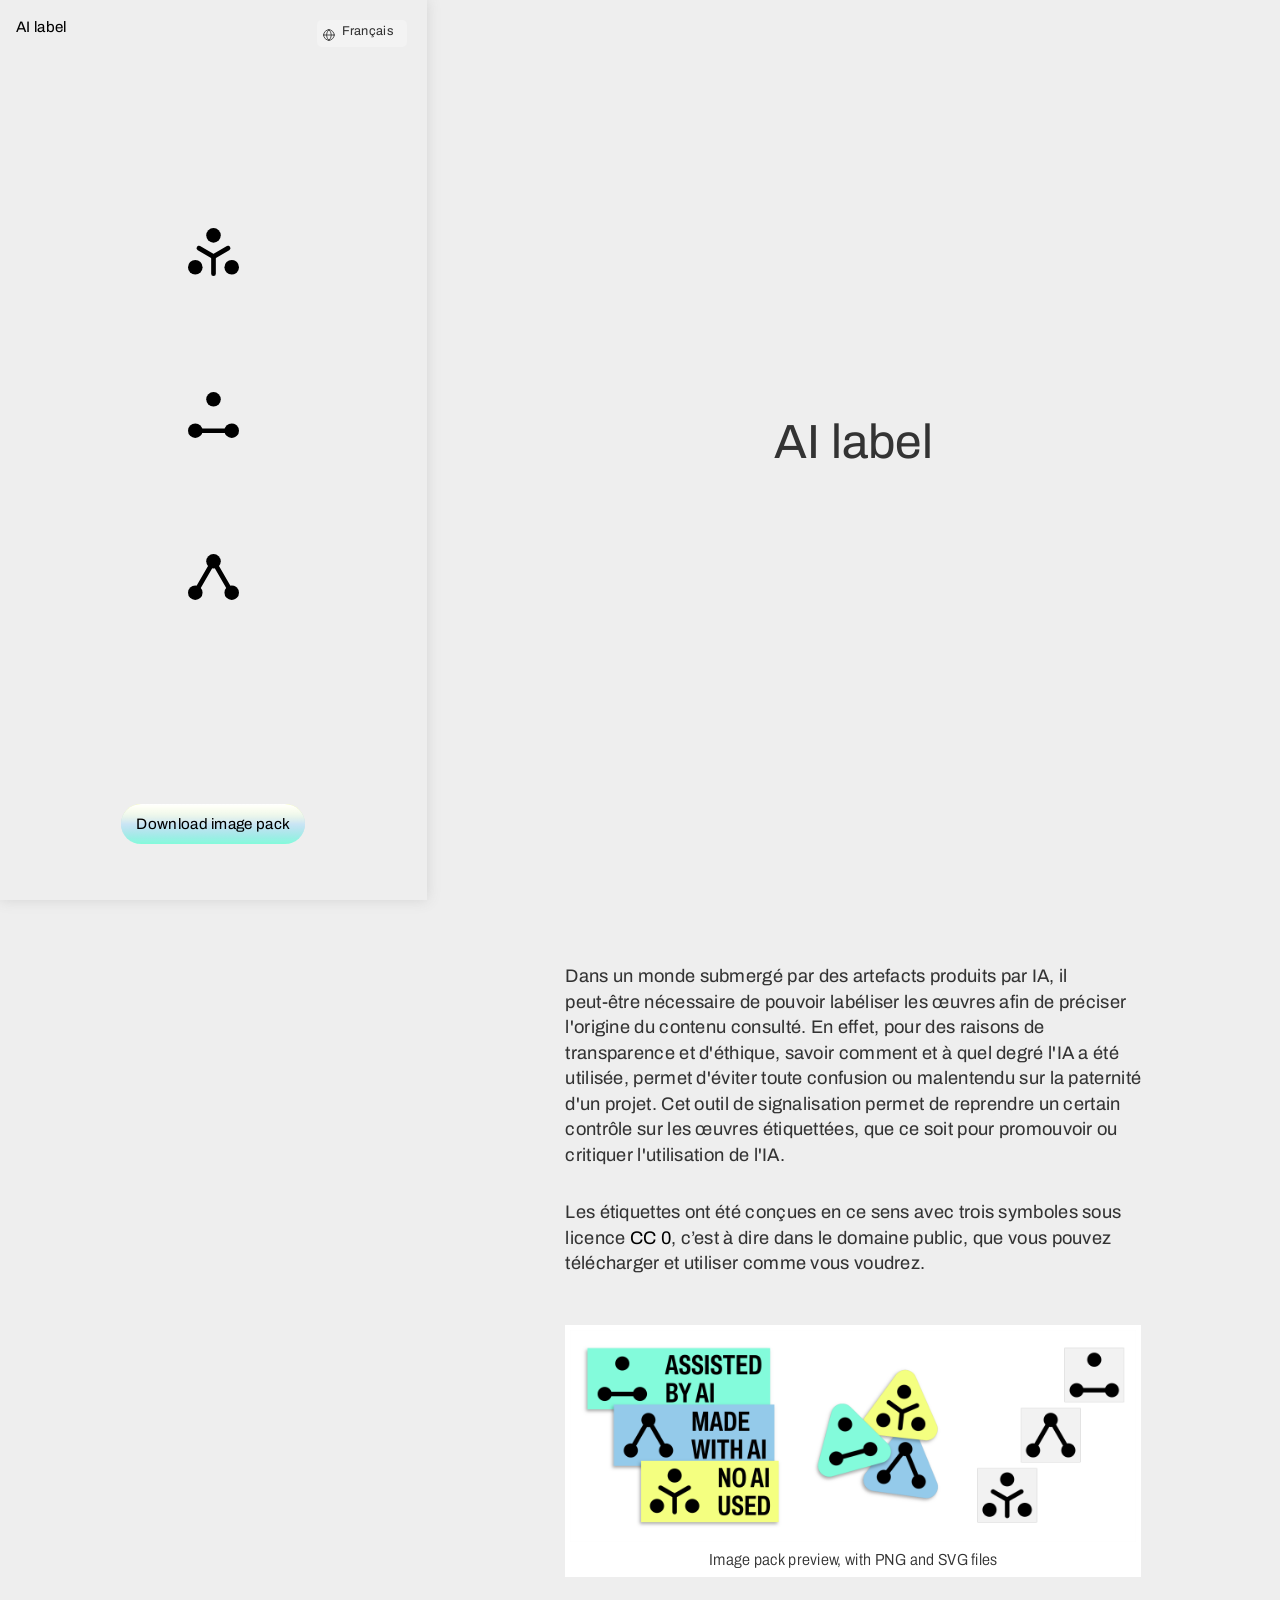
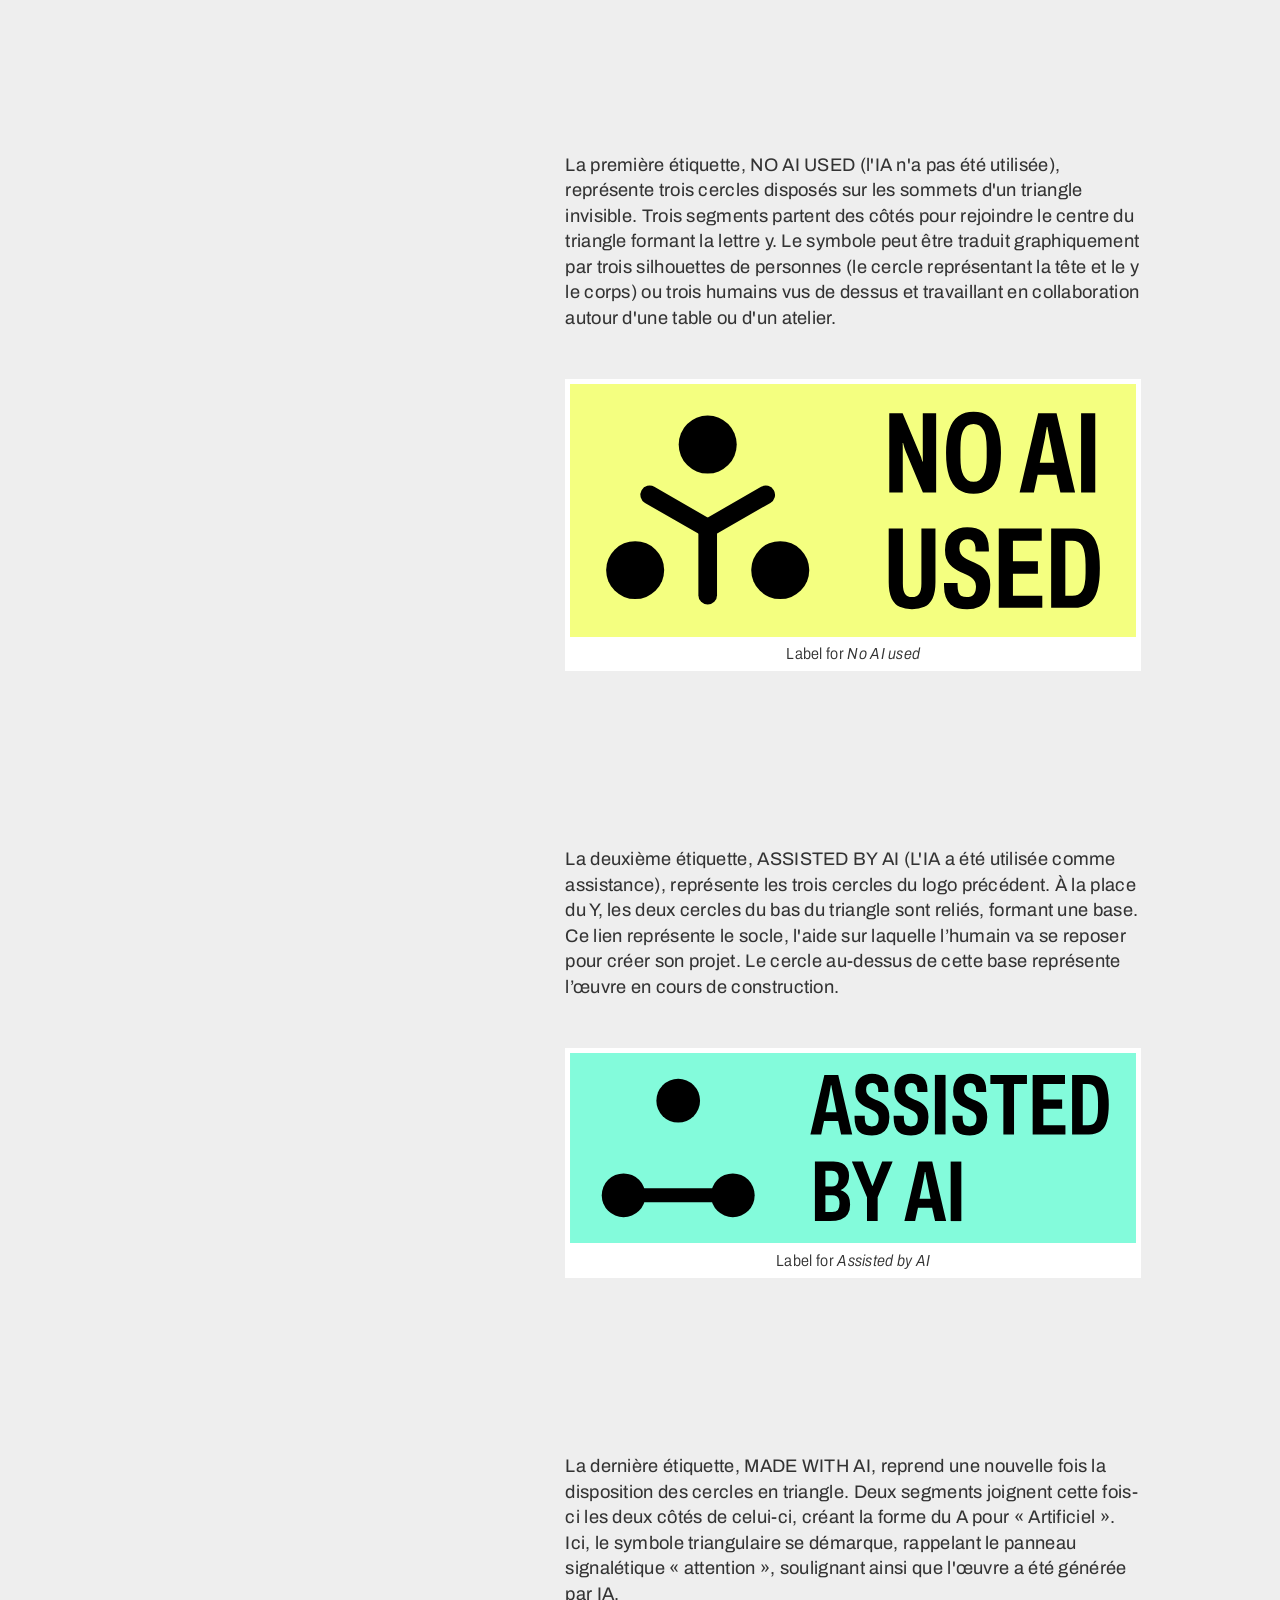
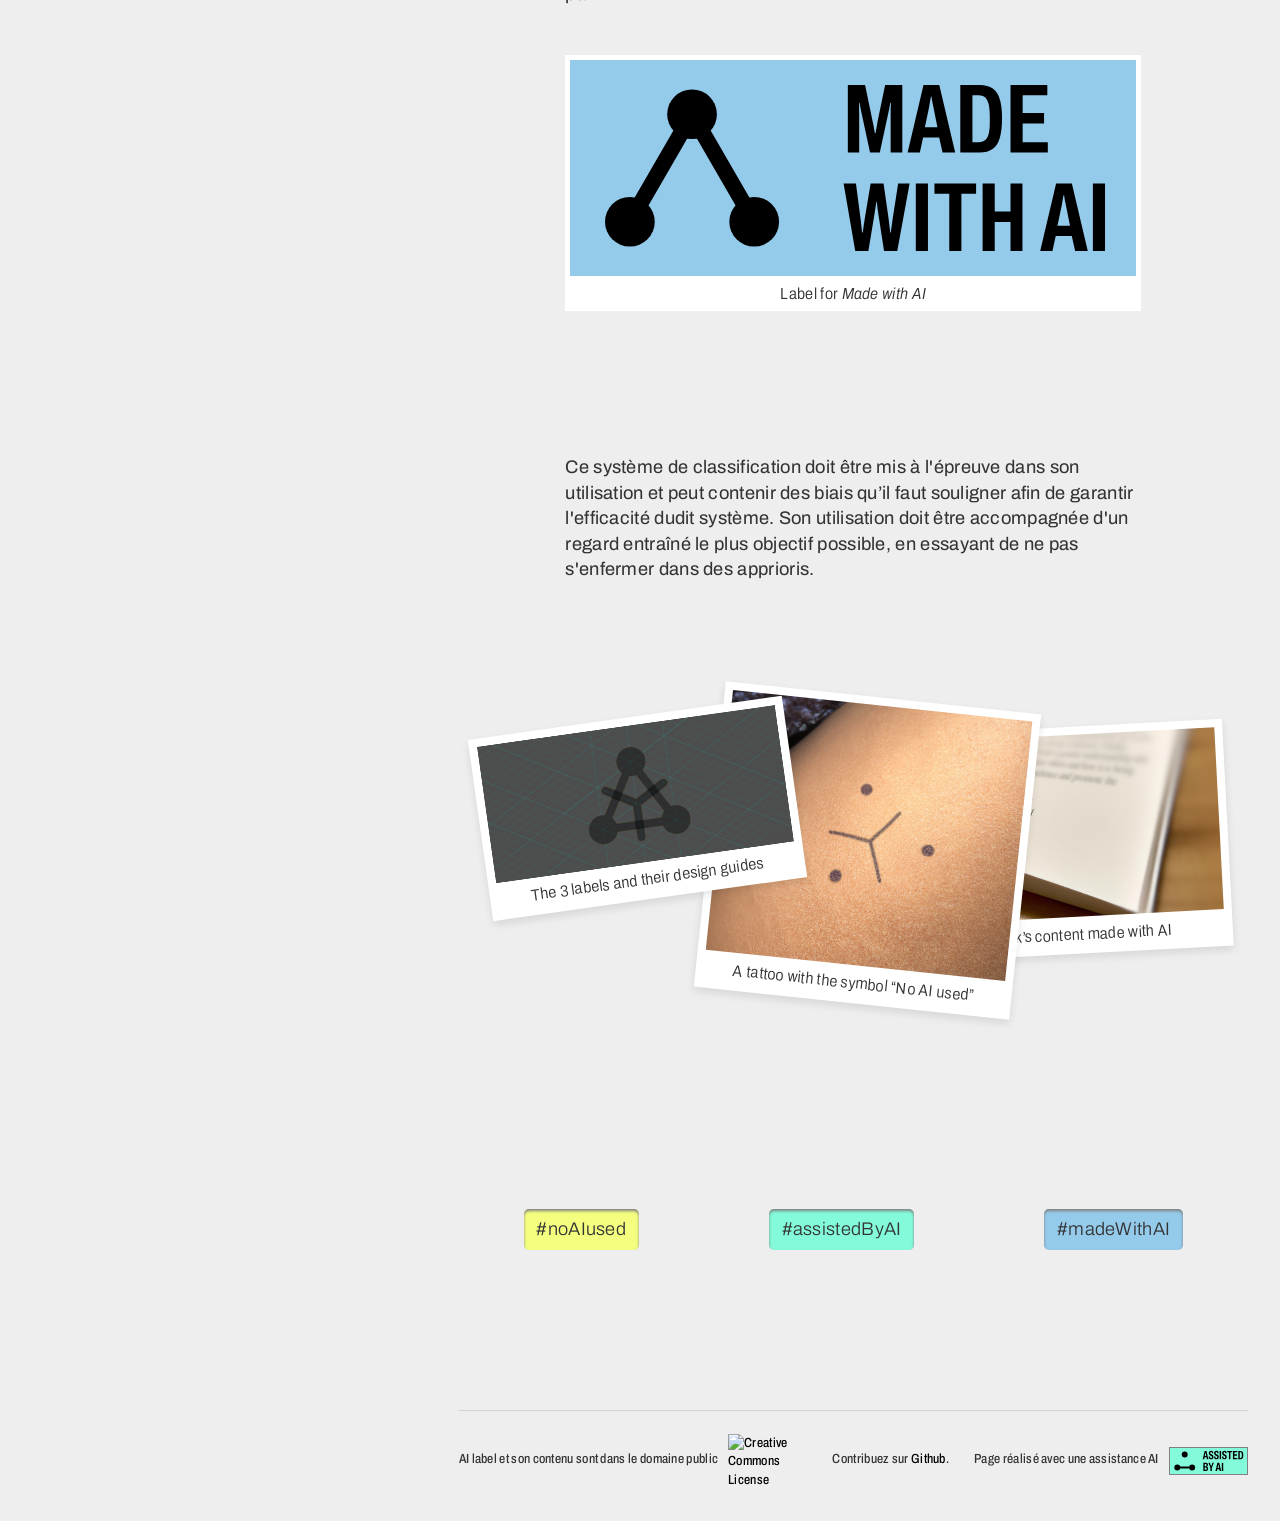
==== commit 8a3604b3: "Add spanish translation" ====
--- a/index.html
+++ b/index.html
@@ -39,7 +39,7 @@
             <p class="lang-text"><a href="index_eu.html" class="switcher-link">Euskara</a></p>
           </div>
           <div class="selecting-lang">
-            <p class="lang-text"><a href="index_es.html" class="switcher-link">Castellano</a></p>
+            <p class="lang-text"><a href="index_es.html" class="switcher-link">Español</a></p>
           </div>
         </div>
       </div>
--- a/css/main.css
+++ b/css/main.css
@@ -23,14 +23,6 @@
   margin-right: auto;
   font-size: 0.7 em;
 }
-/* 
-section {
-  display: flex;
-  align-items: flex-start;
-  flex-wrap: wrap;
-  margin-top: 50px;
-  background: white;
-} */
 .big-title {
   font-size: 3rem;
   height: 100vh;
@@ -136,12 +128,6 @@
   display: flex;
   align-items: center;
   padding-top: 8px;
-}
-::selection {
-  background:Wheat;
-}
-::-moz-selection {
-  background:Wheat;
 }
 
 
@@ -263,40 +249,34 @@
   display: flex;
   align-items: center;
   justify-content: center;
-  /*! padding: 18px; */
   border-radius: 18px;
   background: transparent;
   border: 2px solid transparent;
-}
-.logo a img {
-  width: 85px;
-  opacity: 1;
-  filter: invert(0.25);
-  background: transparent;
-  margin: 1rem;
-}
-.logo a.is-active img {
-  opacity: 1;
-  filter: none;
-}
-.logo a.is-active:nth-child(1) {
-  background: #f4ff80;
-  box-shadow: 0px 15px 30px #f4ff80;
-  border: 2px solid color-mix(in srgb, #f4ff80 95%, black 5%);
-  transition: ease-in-out 0.5s;
-}
-.logo a.is-active:nth-child(2) {
-  background: #83fbdb;
-  box-shadow: 0px 15px 30px #83fbdb;
-  border: 2px solid color-mix(in srgb, #83fbdb 95%, black 5%);
-  transition: ease-in-out 0.5s;
-}
-.logo a.is-active:nth-child(3) {
-  background: #94caea;
-  box-shadow: 0px 15px 30px #94caea;
-  border: 2px solid color-mix(in srgb, #94caea 95%, black 5%);
-  transition: ease-in-out 0.5s;
-}
+  transition: ease-in-out 0.2s;
+  &:nth-child(1){--c: #f4ff80;}
+  &:nth-child(2){--c: #83fbdb;}
+  &:nth-child(3){--c: #94caea;}
+  &.is-active, &:hover{
+    border: 2px solid color-mix(in srgb, var(--c) 95%, black 5%);
+    background: var(--c);
+    img{
+      opacity: 1;
+      filter: none;
+    }
+  }
+  &.is-active{
+    box-shadow: 0px 15px 30px var(--c);
+  }
+  img{
+    width: 4vw;
+    opacity: 1;
+    background: transparent;
+    margin: 1rem;
+  }
+}
+
+
+
 .download-box {
   margin-top: 6%;
   text-align: center;
@@ -499,3 +479,10 @@
     gap: 3rem;
   }
 }
+
+::selection {
+  background:Wheat;
+}
+::-moz-selection {
+  background:Wheat;
+}
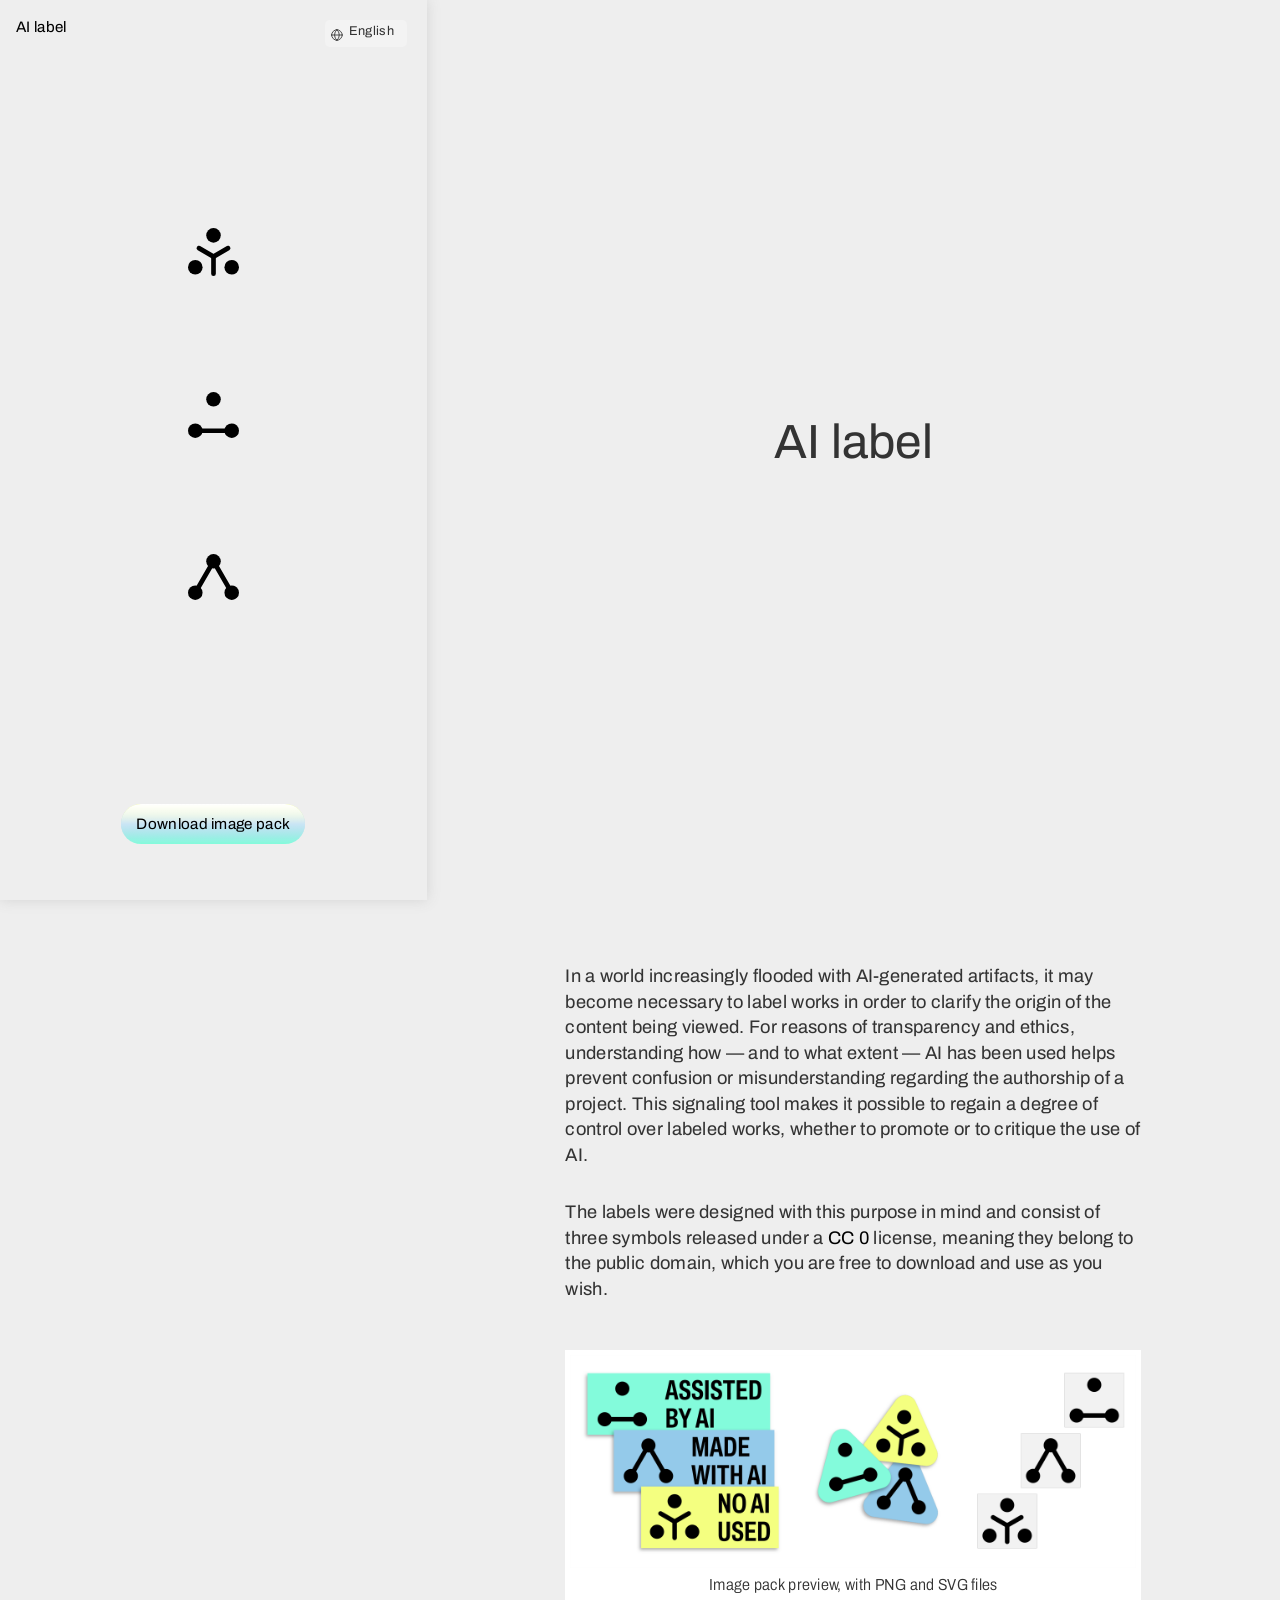
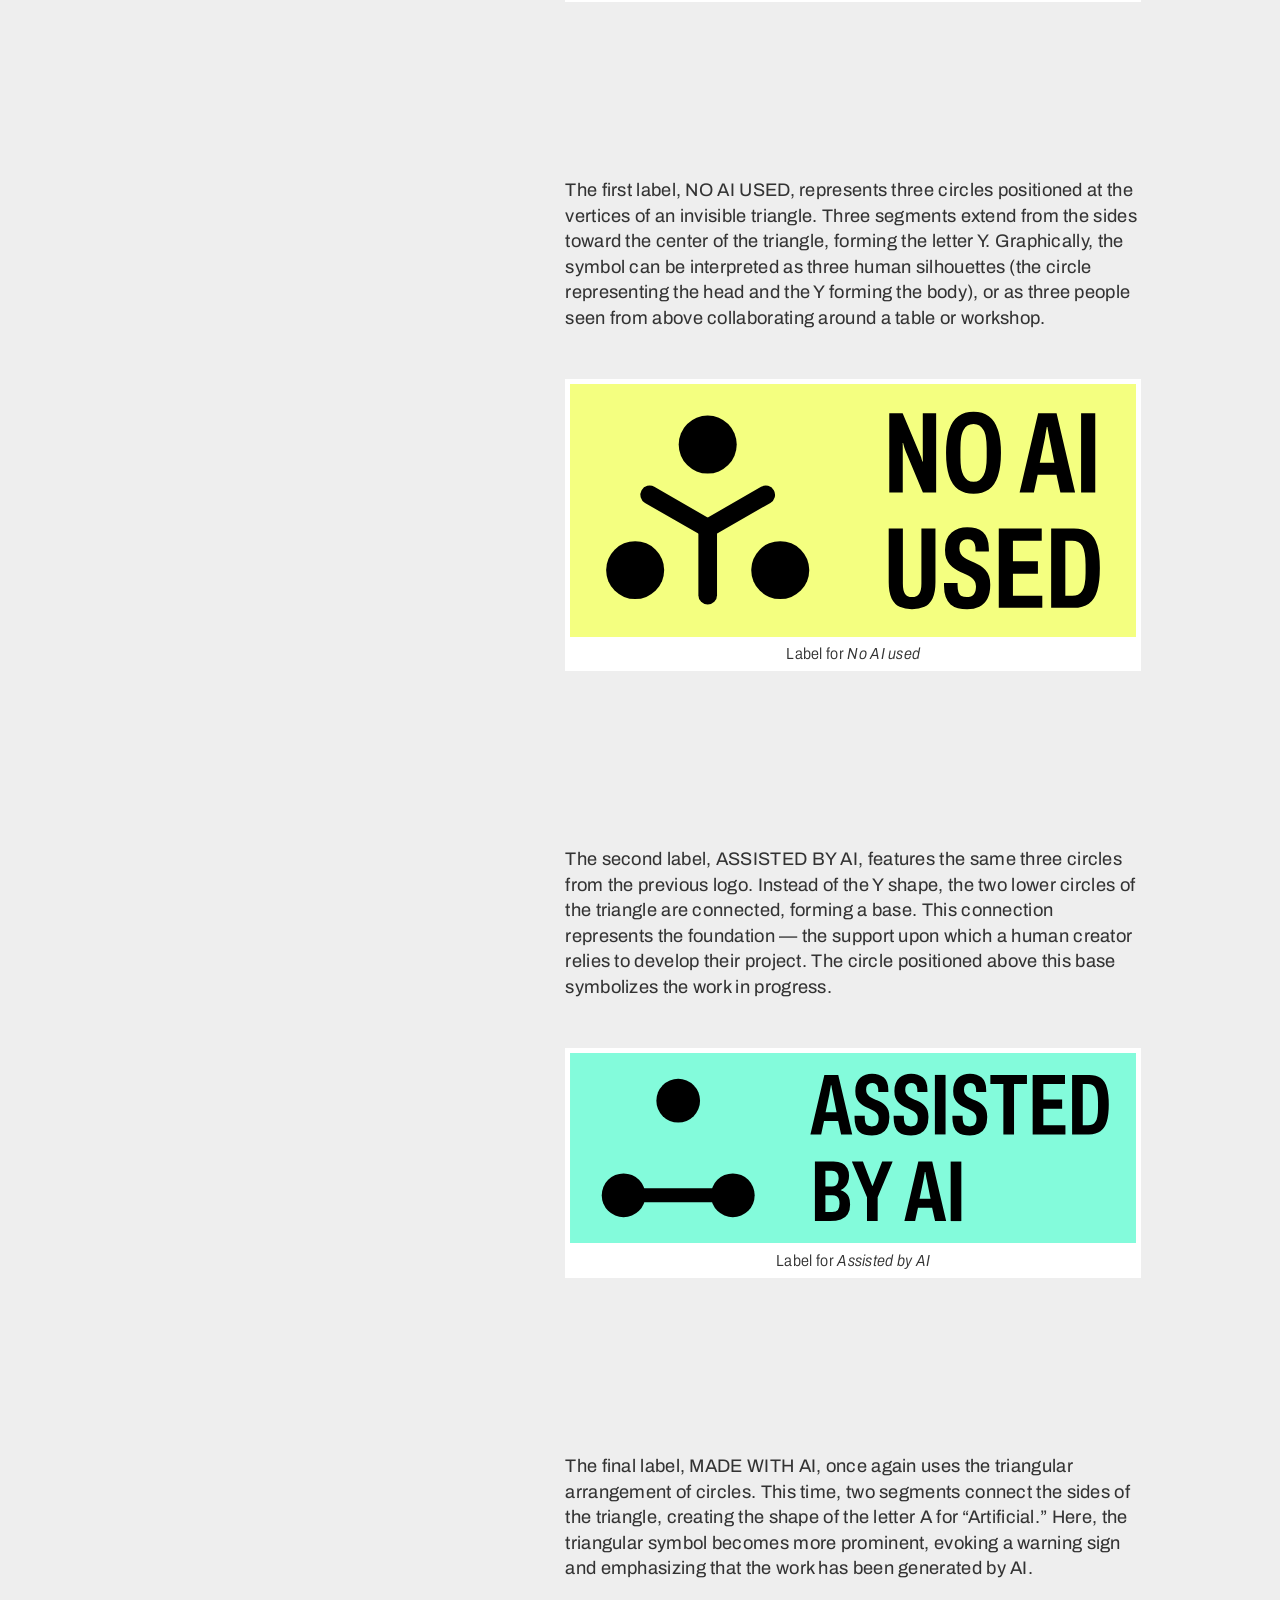
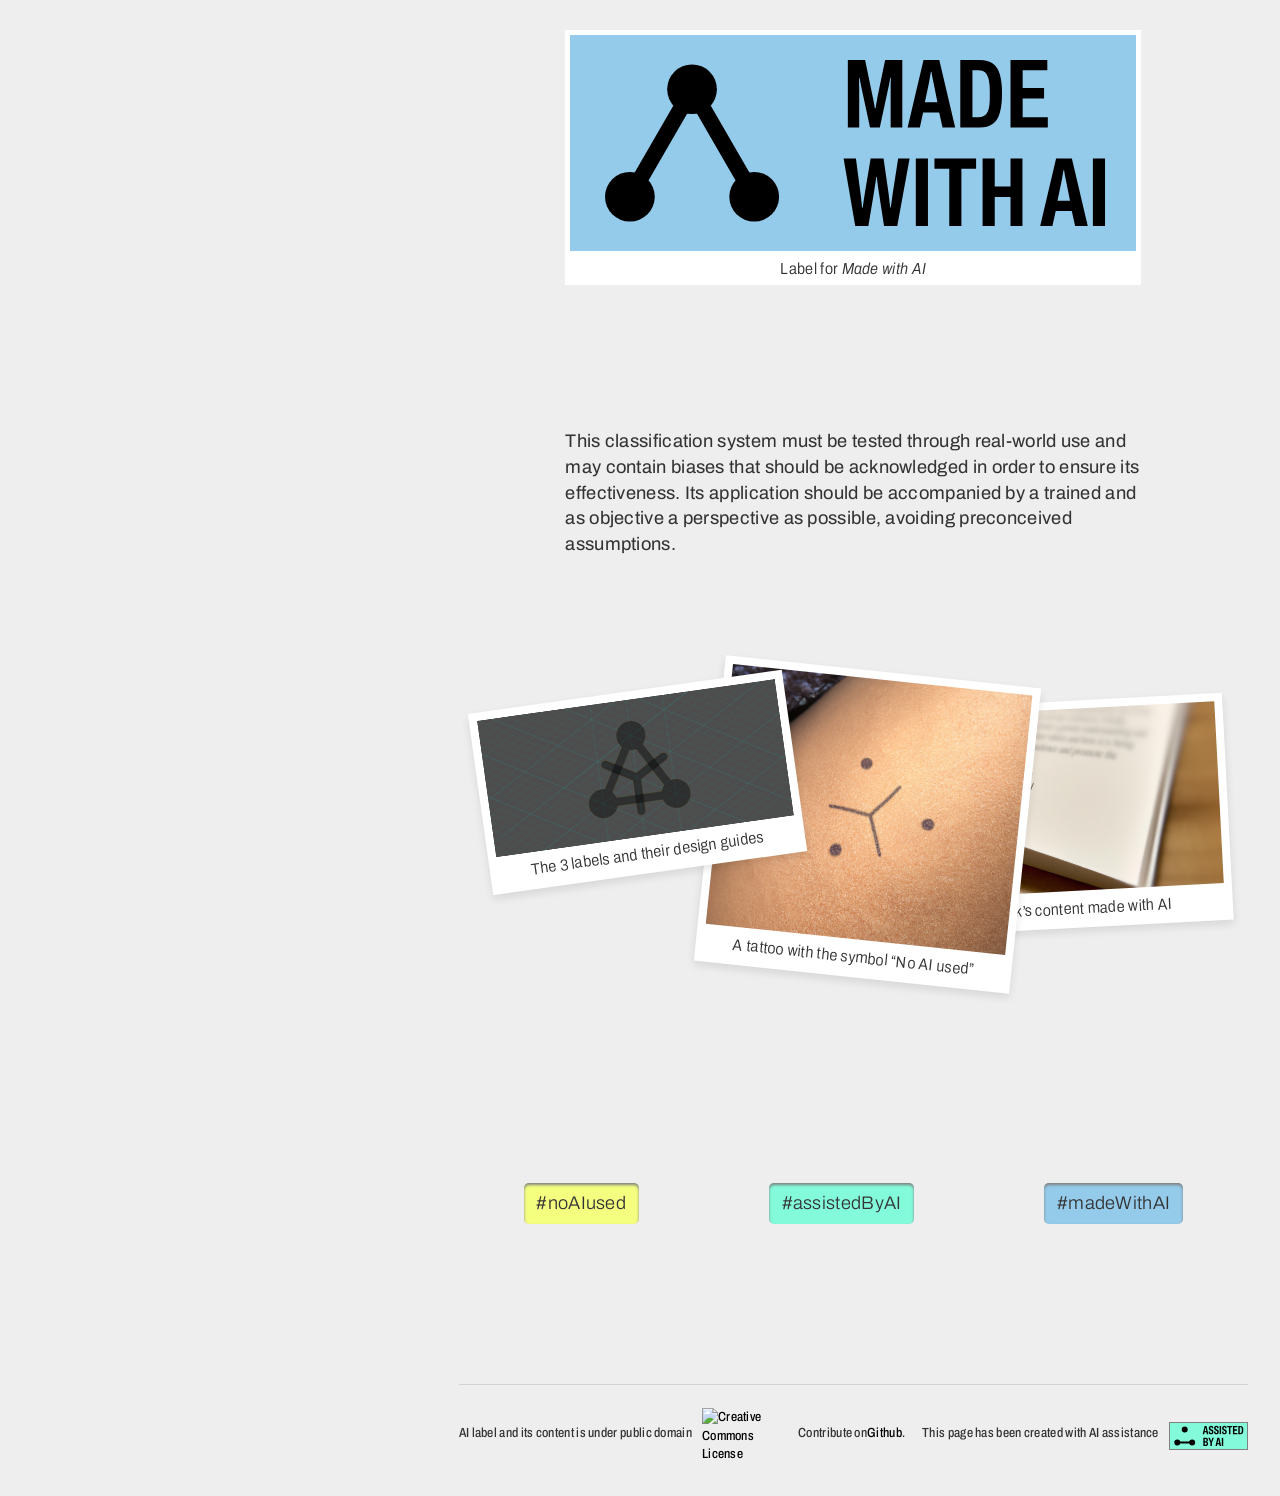
==== commit 320ad776: "en is default" ====
--- a/index.html
+++ b/index.html
@@ -1,5 +1,5 @@
 <!DOCTYPE html>
-<html lang="fr">
+<html lang="en">
 <head>
   <meta charset=utf-8 />
   <title>AI label</title>
@@ -24,23 +24,24 @@
   <!-- left part -->
   <aside class="left">
     <header class="top">
+      <!-- /LANGUAGE SWITCHER -->
       <h1><a href="#top">AI label</a></h1>
-      <!-- language switcher --->
+      <!-- LANGUAGE SWITCHER --->
       <div class="switch-lang">
         <div class="current-lang">
           <svg xmlns="http://www.w3.org/2000/svg" width="24" height="24" viewBox="0 0 24 24"><path fill="none" stroke="currentColor" stroke-linecap="round" stroke-linejoin="round" stroke-width="1.5" d="M21.25 12A9.25 9.25 0 0 0 12 2.75M21.25 12H2.75m18.5 0A9.25 9.25 0 0 1 12 21.25m0-18.5A9.25 9.25 0 0 0 2.75 12M12 2.75c-.5 0-4 4.141-4 9.25s3.5 9.25 4 9.25m0-18.5c.5 0 4 4.141 4 9.25s-3.5 9.25-4 9.25M2.75 12A9.25 9.25 0 0 0 12 21.25"/></svg>
-          <p class="lang-text">Français</p>
+          <p class="lang-text">English</p>
         </div>
         <div class="lang-dropdown">
           <div class="selecting-lang">
-            <p class="lang-text"><a href="index_en.html" class="switcher-link">Anglais</a></p>
+            <p class="lang-text"><a href="index.html" class="switcher-link">French</a></p>
           </div>
-          <div class="selecting-lang">
+          <!-- <div class="selecting-lang">
             <p class="lang-text"><a href="index_eu.html" class="switcher-link">Euskara</a></p>
           </div>
           <div class="selecting-lang">
-            <p class="lang-text"><a href="index_es.html" class="switcher-link">Español</a></p>
-          </div>
+            <p class="lang-text"><a href="index_es.html" class="switcher-link">Castellano</a></p>
+          </div> -->
         </div>
       </div>
     </header>
@@ -61,40 +62,40 @@
       </div>
   </aside>
   </div>
-  <!-- Partie droite -->
+  <!-- right part -->
   <main class="right">
     <h1 id="top" class="big-title">AI label</h1>
     <section class="block">
-      <p>Dans un monde submergé par des artefacts produits par IA, il peut-être nécessaire de pouvoir labéliser les œuvres afin de préciser l'origine du contenu consulté. En effet, pour des raisons de transparence et d'éthique, savoir comment et à quel degré l'IA a été utilisée, permet d'éviter toute confusion ou malentendu sur la paternité d'un projet. Cet outil de signalisation permet de reprendre un certain contrôle sur les œuvres étiquettées, que ce soit pour promouvoir ou critiquer l'utilisation de l'IA.</p>
-      <p>Les étiquettes ont été conçues en ce sens avec trois symboles sous licence <a href="https://creativecommons.org/publicdomain/zero/1.0">CC 0</a>, c’est à dire dans le domaine public, que vous pouvez télécharger et utiliser comme vous voudrez.</p>
+      <p>In a world increasingly flooded with AI-generated artifacts, it may become necessary to label works in order to clarify the origin of the content being viewed. For reasons of transparency and ethics, understanding how — and to what extent — AI has been used helps prevent confusion or misunderstanding regarding the authorship of a project. This signaling tool makes it possible to regain a degree of control over labeled works, whether to promote or to critique the use of AI.</p>
+      <p>The labels were designed with this purpose in mind and consist of three symbols released under a <a href="https://creativecommons.org/publicdomain/zero/1.0">CC 0</a> license, meaning they belong to the public domain, which you are free to download and use as you wish.</p>
       <figure class="glow">
         <img src="image-pack/ai-label_pack-preview.png" alt="Made with ai label">
         <figcaption>Image pack preview, with PNG and SVG files</figcaption>
       </figure>
     </section>
     <section class="block" id="no-ai">
-      <p>La première étiquette, NO AI USED (l'IA n'a pas été utilisée), représente trois cercles disposés sur les sommets d'un triangle invisible. Trois segments partent des côtés pour rejoindre le centre du triangle formant la lettre y. Le symbole peut être traduit graphiquement par trois silhouettes de personnes (le cercle représentant la tête et le y le corps) ou trois humains vus de dessus et travaillant en collaboration autour d'une table ou d'un atelier. </p>
+      <p>The first label, NO AI USED, represents three circles positioned at the vertices of an invisible triangle. Three segments extend from the sides toward the center of the triangle, forming the letter Y. Graphically, the symbol can be interpreted as three human silhouettes (the circle representing the head and the Y forming the body), or as three people seen from above collaborating around a table or workshop.</p>
       <figure>
         <img src="image-pack/ai-label_banner-no-ai-used.svg" alt="No AI used label">
         <figcaption>Label for <em>No AI used</em></figcaption>
       </figure>
     </section>
     <section class="block" id="assisted-ai">
-      <p>La deuxième étiquette, ASSISTED BY AI (L'IA a été utilisée comme assistance), représente les trois cercles du logo précédent. À la place du Y, les deux cercles du bas du triangle sont reliés, formant une base. Ce lien représente le socle, l'aide sur laquelle l’humain va se reposer pour créer son projet. Le cercle au-dessus de cette base représente l’œuvre en cours de construction. </p>
+      <p>The second label, ASSISTED BY AI, features the same three circles from the previous logo. Instead of the Y shape, the two lower circles of the triangle are connected, forming a base. This connection represents the foundation — the support upon which a human creator relies to develop their project. The circle positioned above this base symbolizes the work in progress.</p>
       <figure>
-        <img src="image-pack/ai-label_banner-assisted-by-ai.svg" alt="Assisted with AI label">
-        <figcaption>Label for <em>Assisted by AI</em></figcaption>
+          <img src="image-pack/ai-label_banner-assisted-by-ai.svg" alt="Assisted with AI label">
+          <figcaption>Label for <em>Assisted by AI</em></figcaption>
       </figure>
     </section>
     <section class="block" id="with-ai">
-      <p>La dernière étiquette, MADE WITH AI, reprend une nouvelle fois la disposition des cercles en triangle. Deux segments joignent cette fois-ci les deux côtés de celui-ci, créant la forme du A pour «&nbsp;Artificiel&nbsp;». Ici, le symbole triangulaire se démarque, rappelant le panneau signalétique «&nbsp;attention&nbsp;», soulignant ainsi que l'œuvre a été générée par IA.</p>
+      <p>The final label, MADE WITH AI, once again uses the triangular arrangement of circles. This time, two segments connect the sides of the triangle, creating the shape of the letter A for “Artificial.” Here, the triangular symbol becomes more prominent, evoking a warning sign and emphasizing that the work has been generated by AI.</p>
       <figure>
         <img src="image-pack/ai-label_banner-made-with-ai.svg" alt="Made with ai label">
         <figcaption>Label for <em>Made with AI</em></figcaption>
       </figure>
     </section>
     <section>
-      <p class="attention">Ce système de classification doit être mis à l'épreuve dans son utilisation et peut contenir des biais qu’il faut souligner afin de garantir l'efficacité dudit système. Son utilisation doit être accompagnée d'un regard entraîné le plus objectif possible, en essayant de ne pas s'enfermer dans des apprioris.</p>
+      <p class="attention">This classification system must be tested through real-world use and may contain biases that should be acknowledged in order to ensure its effectiveness. Its application should be accompanied by a trained and as objective a perspective as possible, avoiding preconceived assumptions.</p>
       <div class="photo-block">
         <figure>
           <img src="img/construction.svg" alt="Design construction">
@@ -114,9 +115,9 @@
       <i>#noAIused</i><i>#assistedByAI</i> <i>#madeWithAI</i>
     </div>
     <footer>
-      <p>AI label et son contenu sont dans le domaine public <a rel="license" href="https://creativecommons.org/publicdomain/zero/1.0/"><img alt="Creative Commons License" style="border-width:0" src="https://mirrors.creativecommons.org/presskit/buttons/88x31/svg/cc-zero.svg" /></a></p>
-      <p>Contribuez sur <a href="https://github.com/ecogex/ai-label">Github</a>.</p>
-      <p>Page réalisé avec une assistance AI <a href="https://ai-label.org"> <img style="border:1px solid gray;" src="image-pack/ai-label_banner-assisted-by-ai.svg" alt="assisted with AI label"></a></p>
+      <p>AI label and its content is under public domain <a rel="license" href="https://creativecommons.org/publicdomain/zero/1.0/"><img alt="Creative Commons License" style="border-width:0" src="https://mirrors.creativecommons.org/presskit/buttons/88x31/svg/cc-zero.svg" /></a></p>
+      <p>Contribute on <a href="https://github.com/ecogex/ai-label">Github</a>.</p>
+      <p>This page has been created with AI assistance <a href="https://ai-label.org"> <img style="border:1px solid gray;" src="image-pack/ai-label_banner-assisted-by-ai.svg" alt="assisted with AI label"></a></p>
     </footer>
   </main>
 </body>
